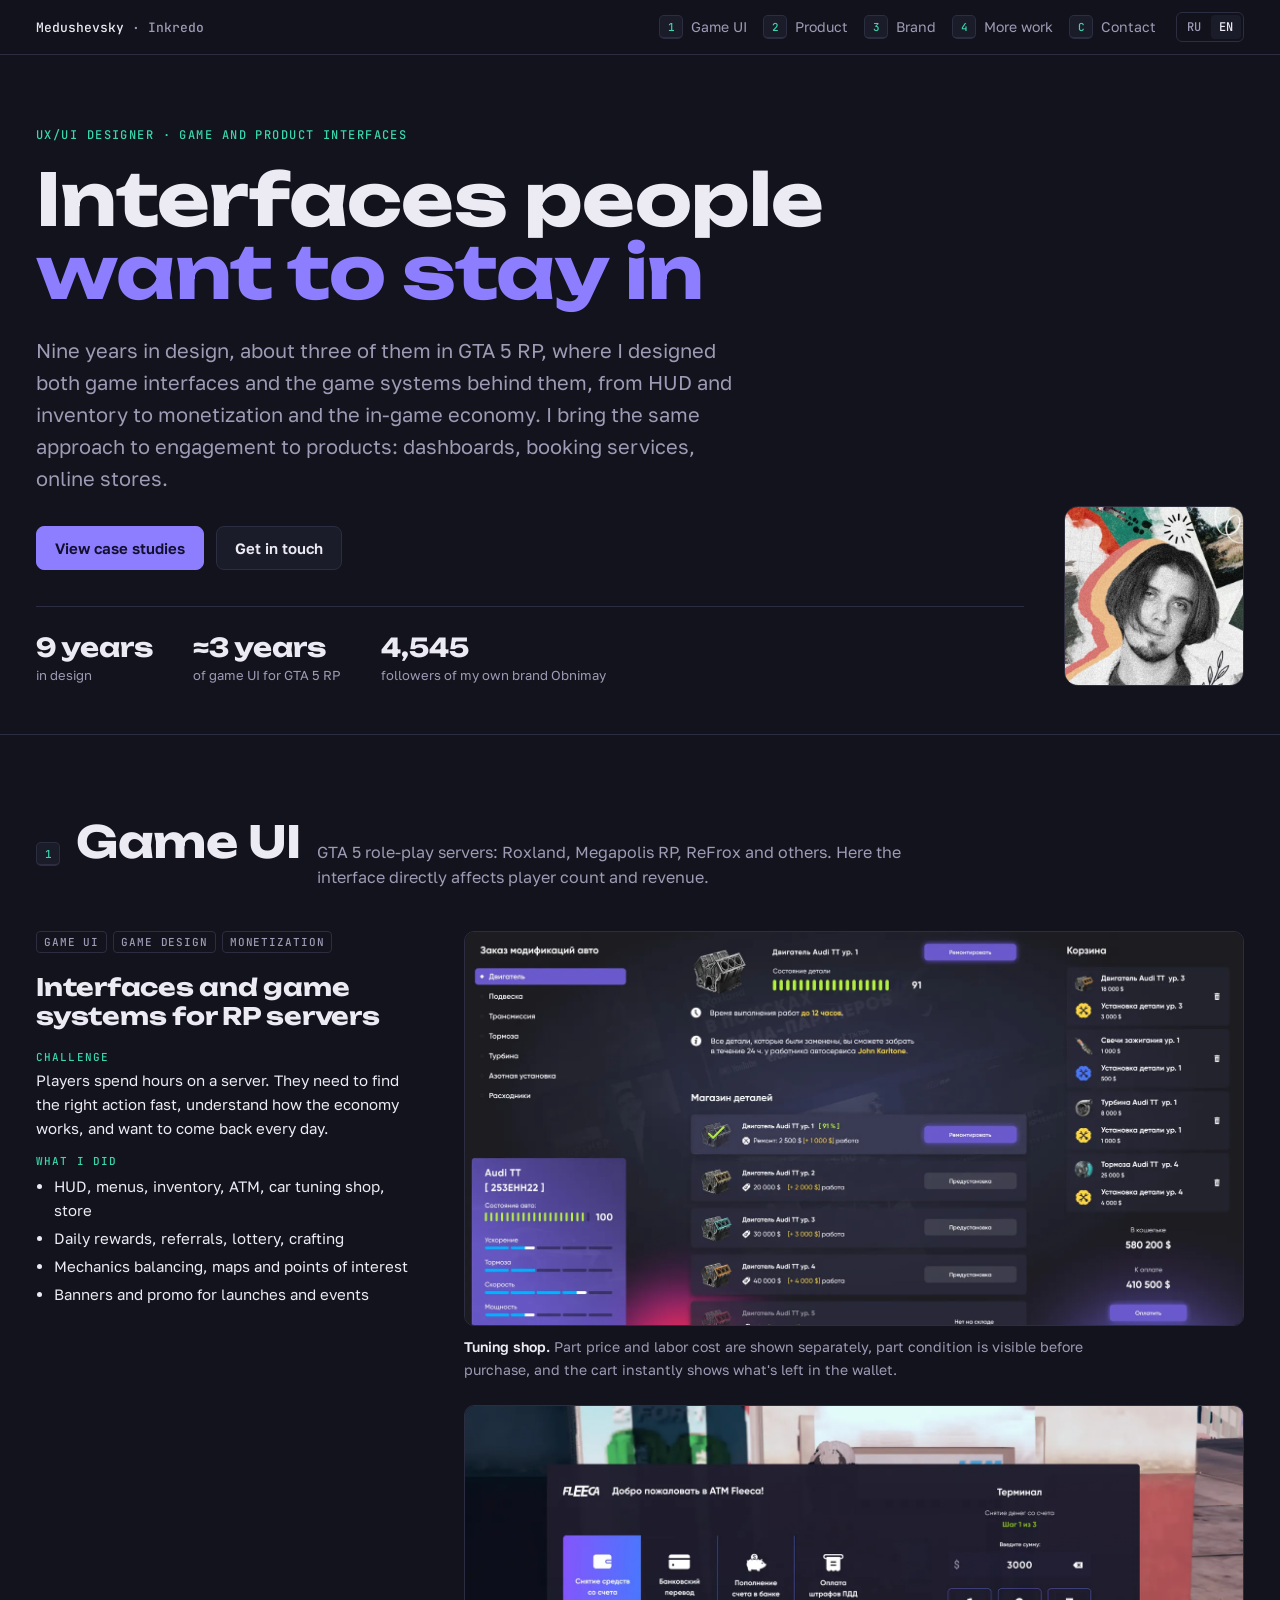
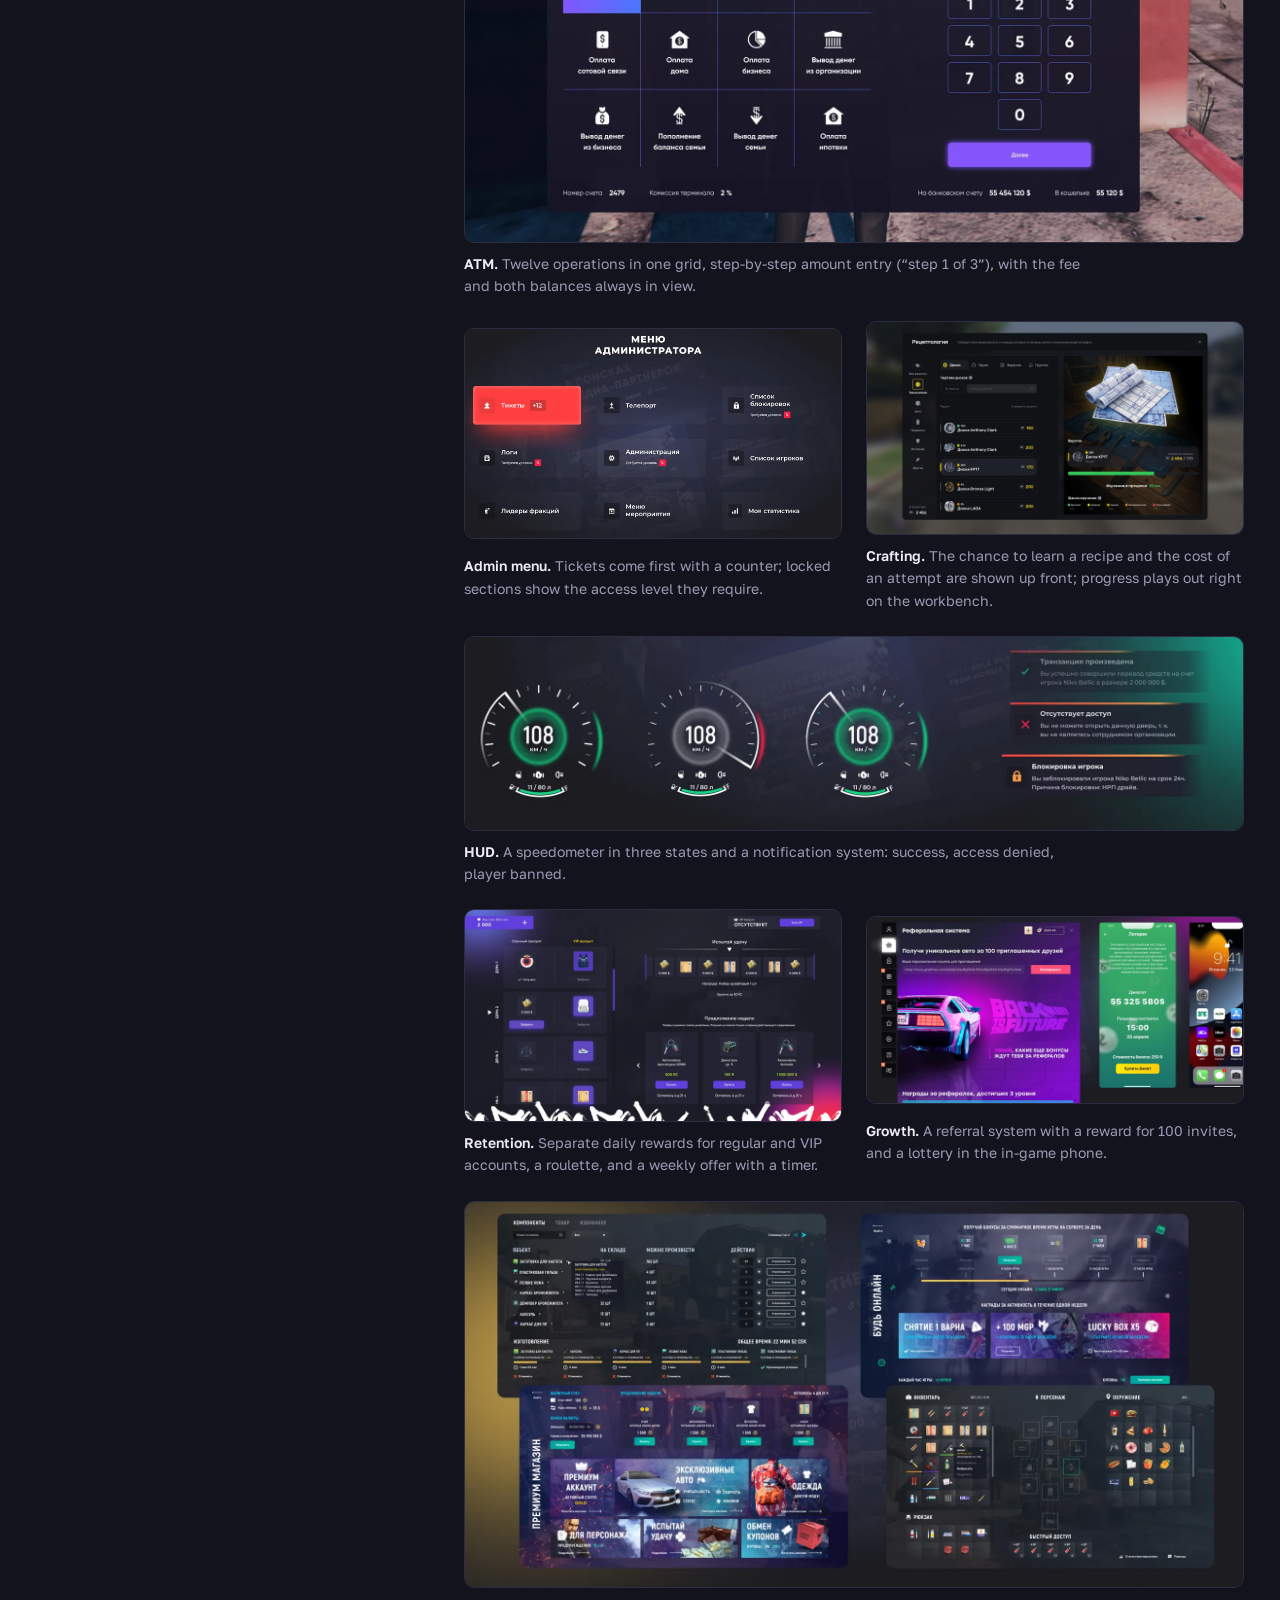
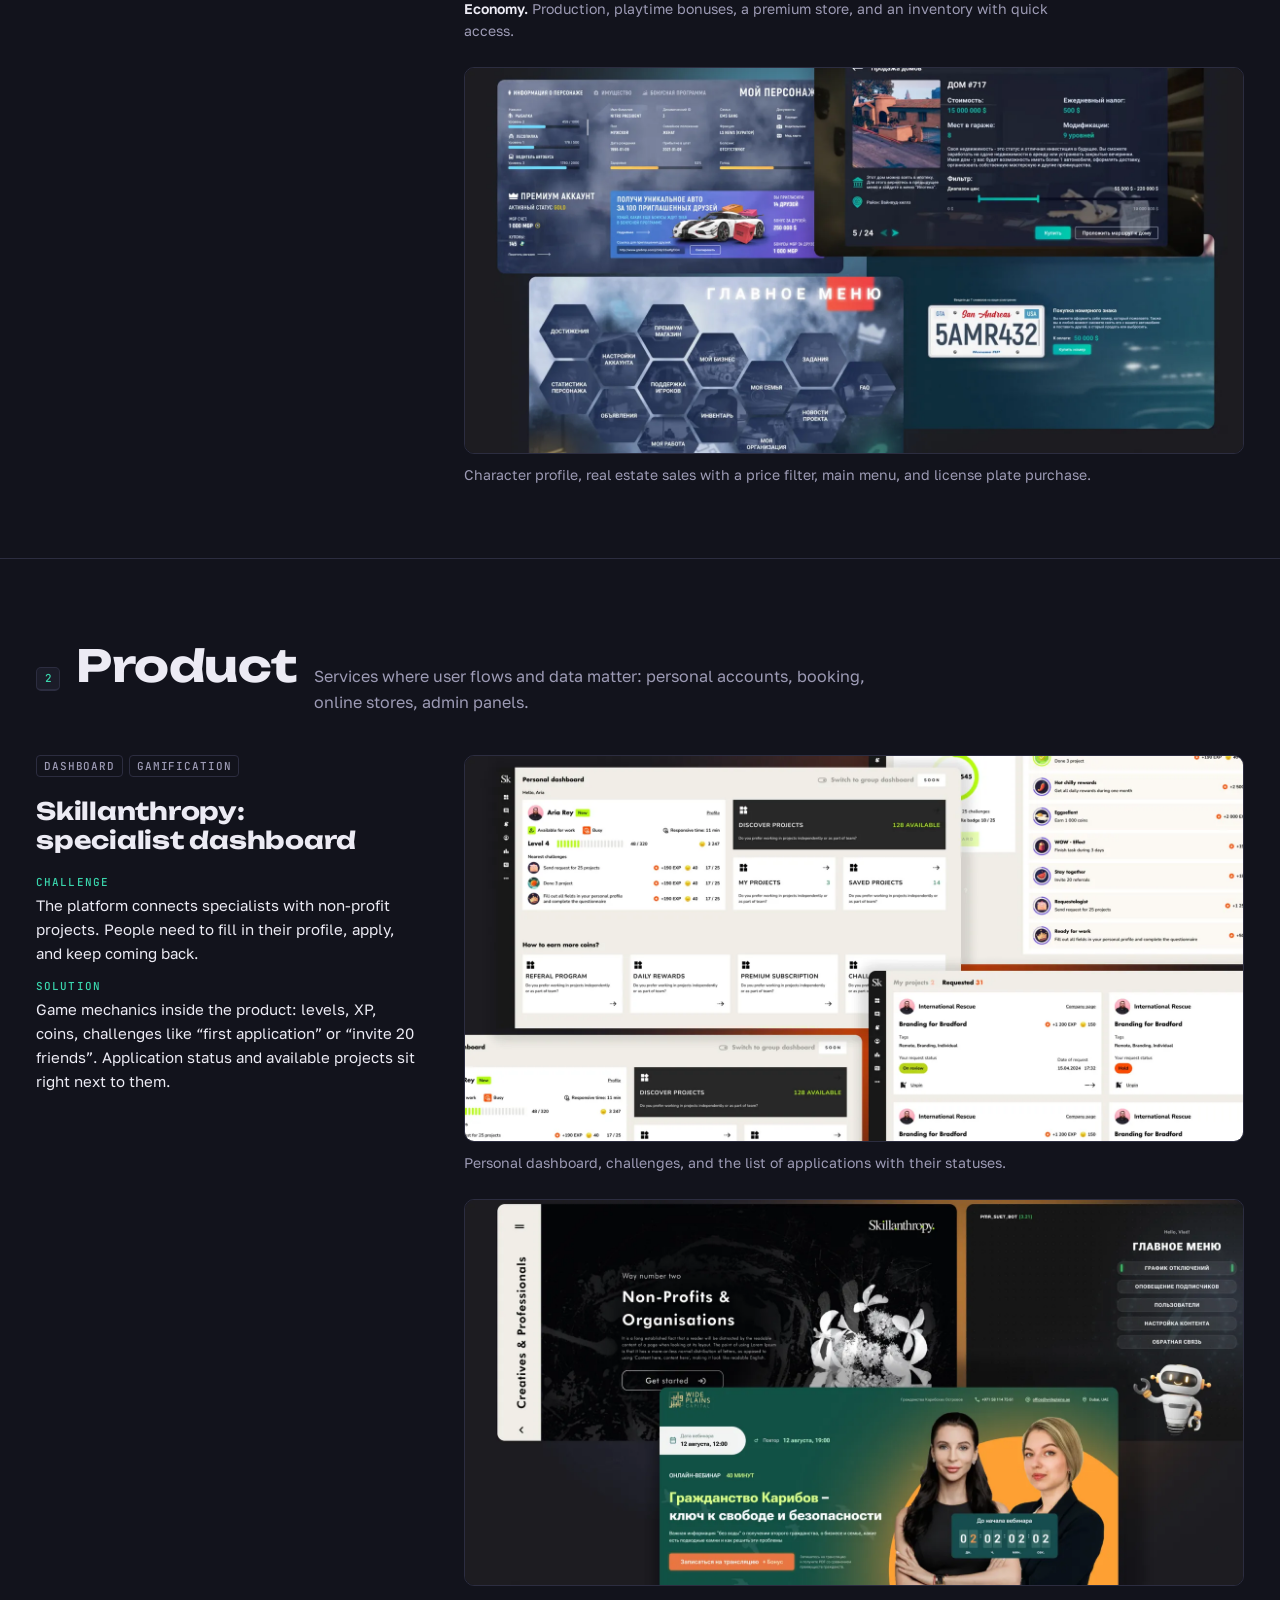
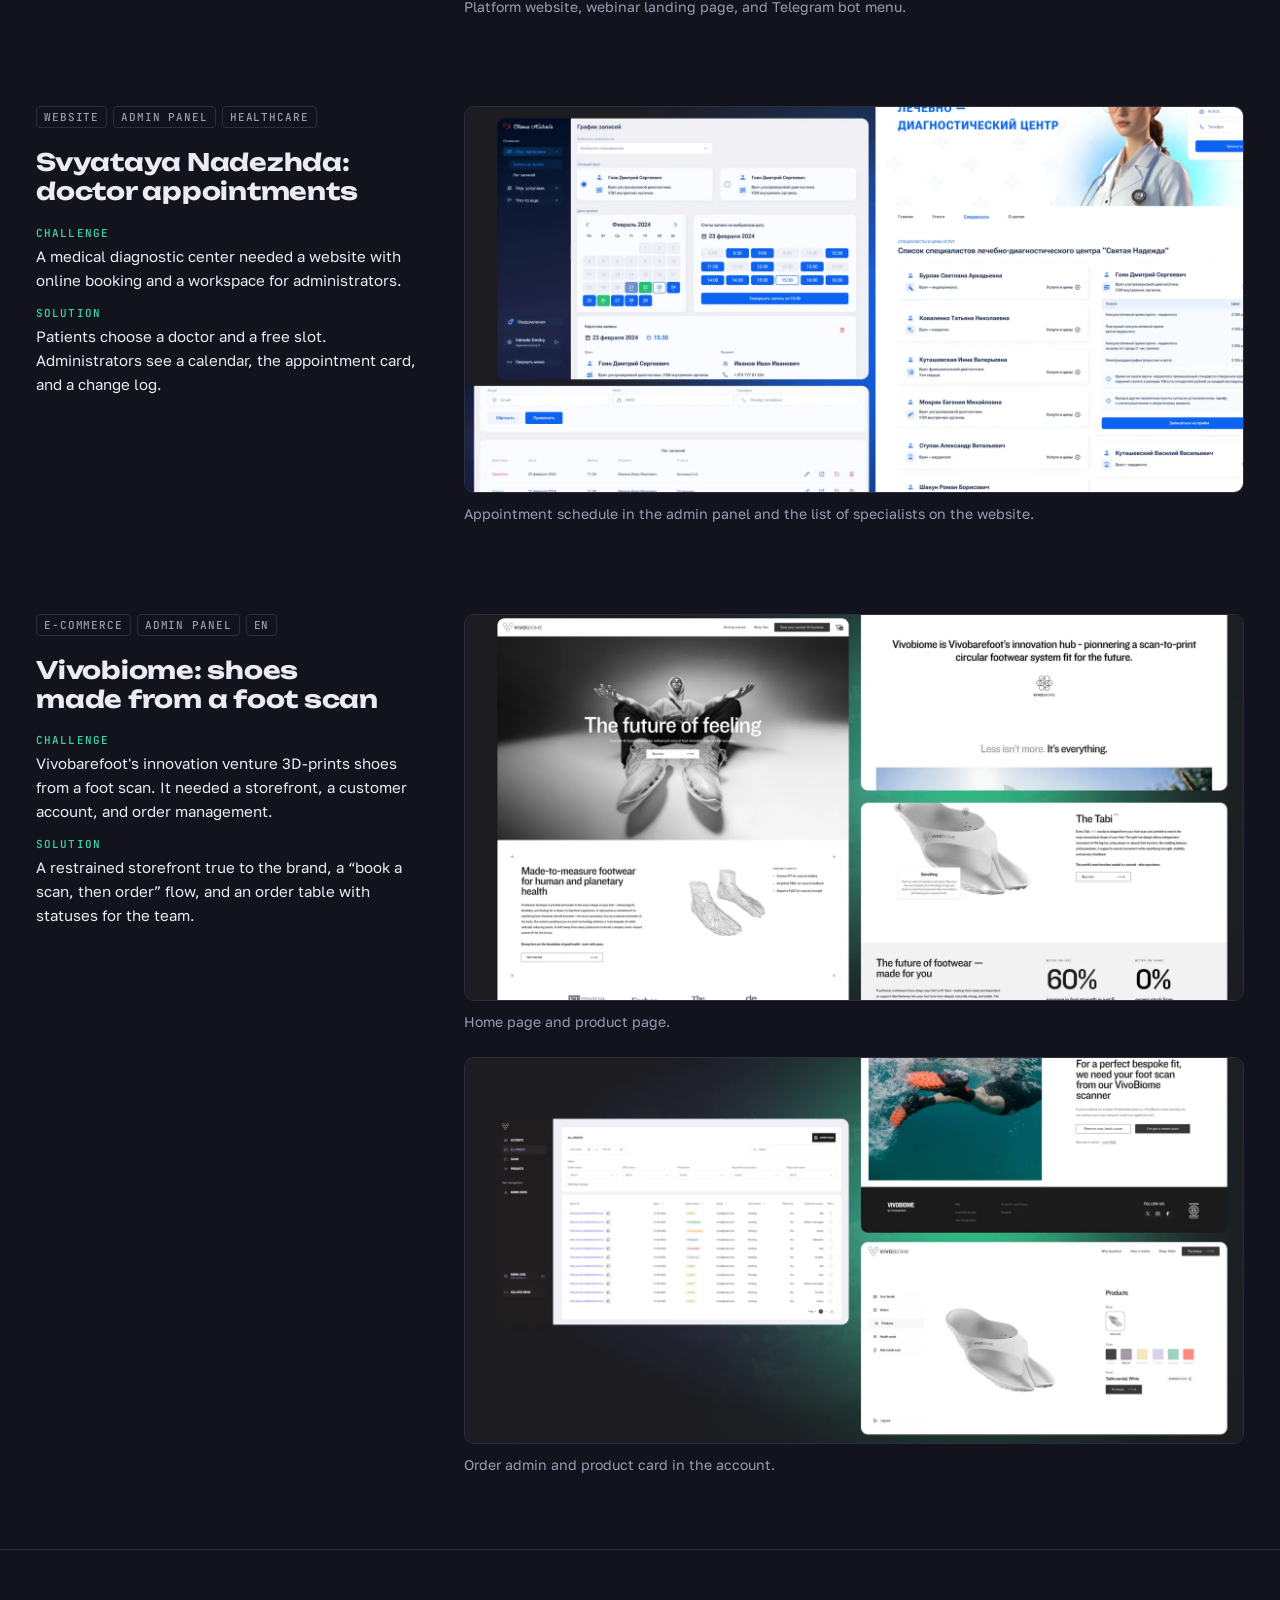
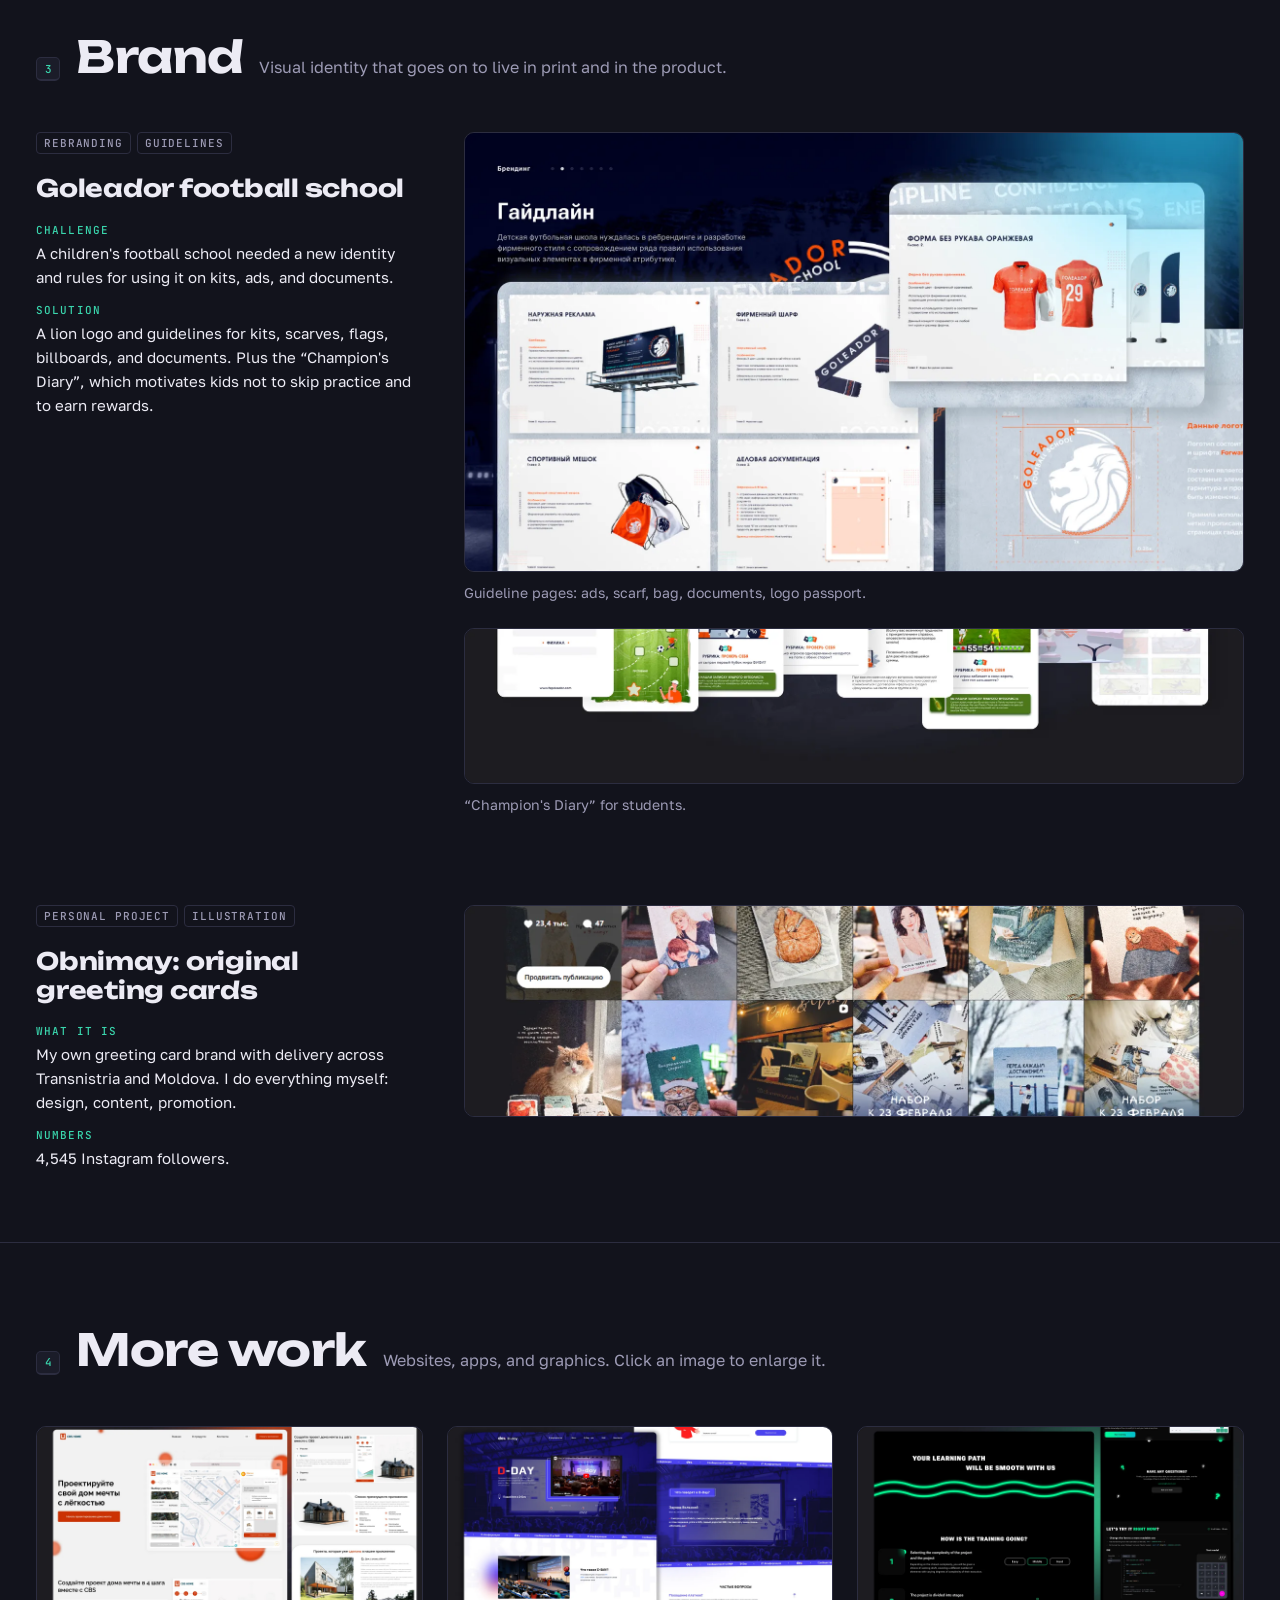
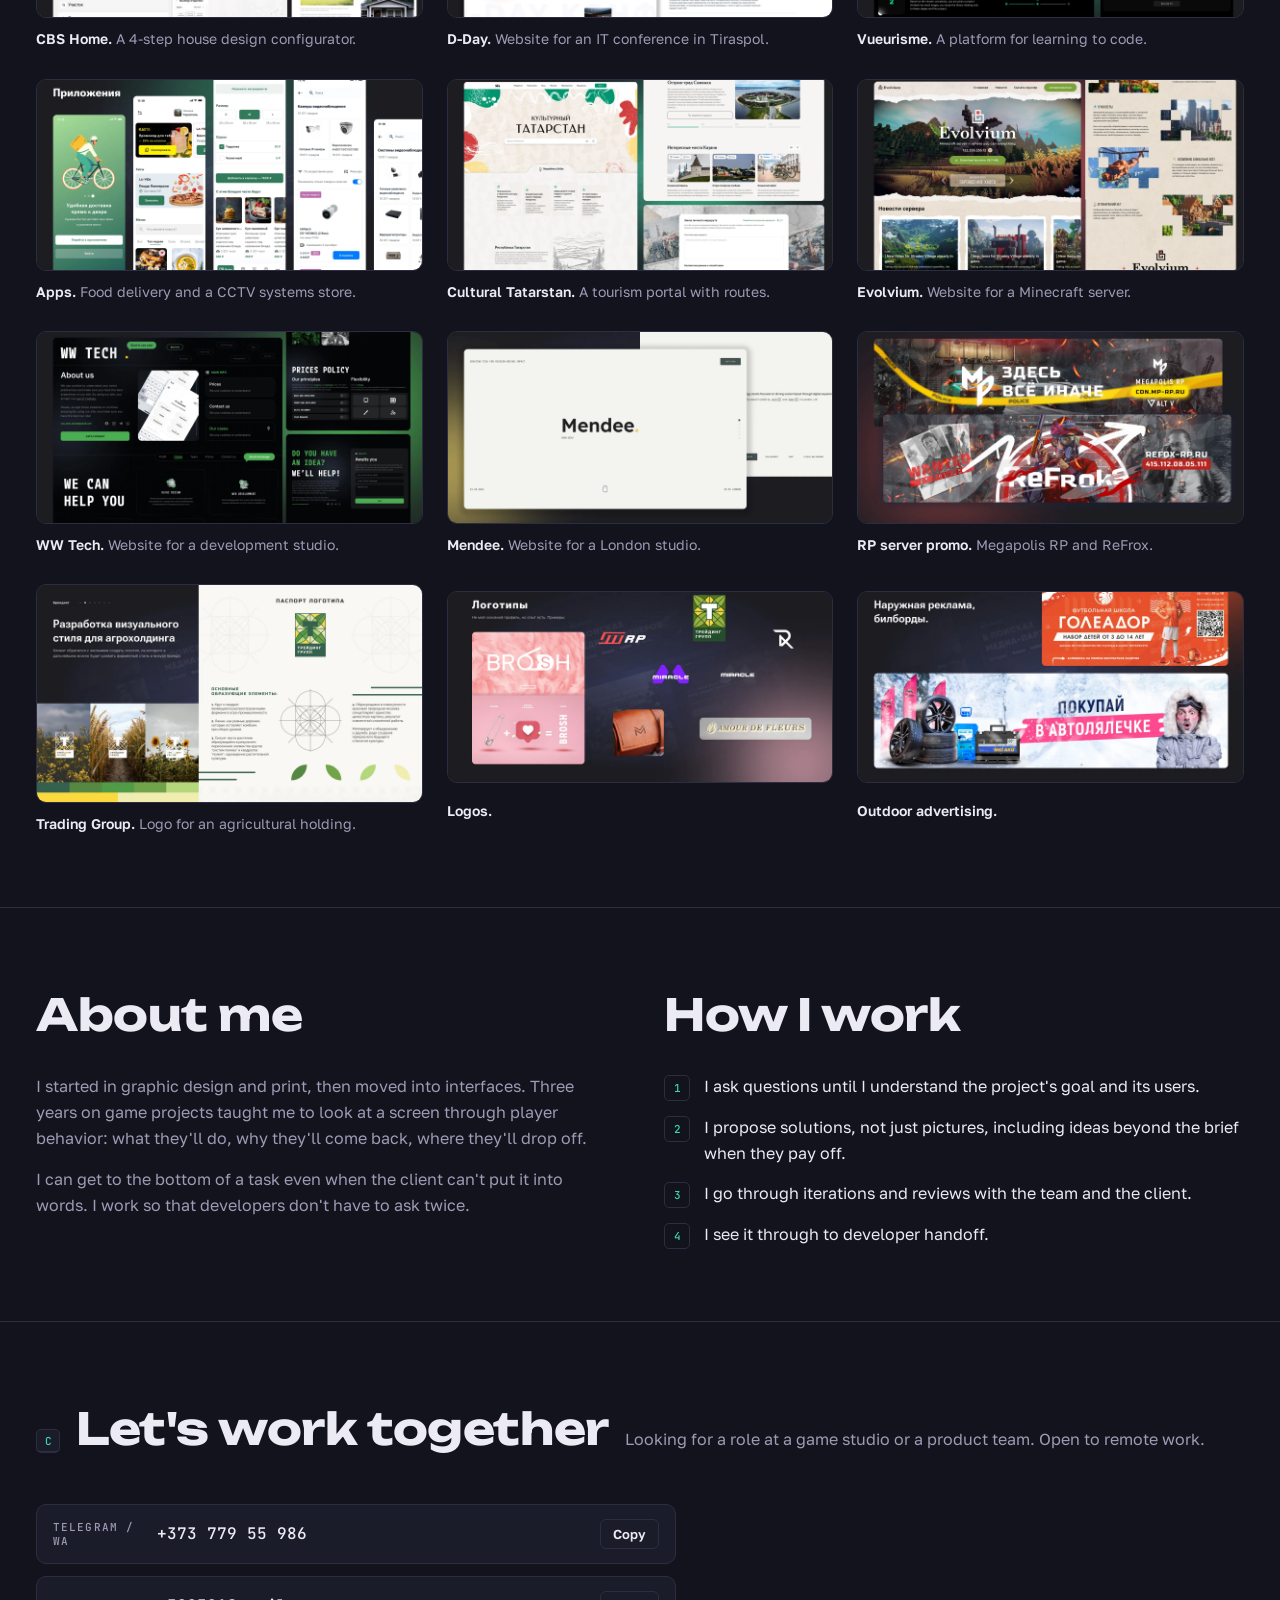
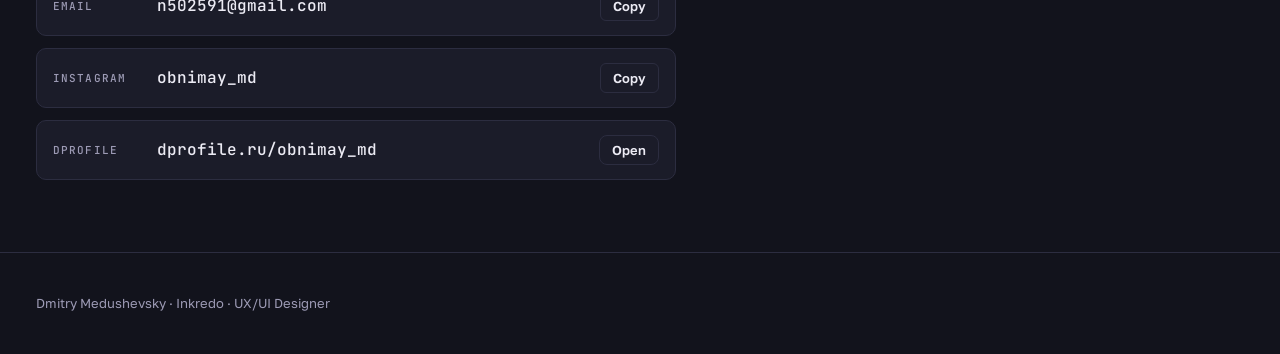
==== en/index.html @ bd762be7 "Add English version with auto language detection and RU/EN switcher Co-Authored-By: Claude Opus 5.5 " ====
<!doctype html>
<html lang="en">
<head>
<meta charset="utf-8">
<meta name="viewport" content="width=device-width, initial-scale=1, viewport-fit=cover">
<title>Dmitry Medushevsky — UX/UI Designer</title>
<meta name="description" content="Portfolio of Dmitry Medushevsky: game interfaces, product UX/UI and branding.">
<link rel="alternate" hreflang="ru" href="https://dmitry-cv.github.io/">
<link rel="alternate" hreflang="en" href="https://dmitry-cv.github.io/en/">
<link rel="alternate" hreflang="x-default" href="https://dmitry-cv.github.io/en/">
<link rel="preconnect" href="https://fonts.googleapis.com">
<link rel="stylesheet" href="https://fonts.googleapis.com/css2?family=Unbounded:wght@500;700&family=Golos+Text:wght@400;500;600&family=JetBrains+Mono:wght@500&display=swap">
<link rel="stylesheet" href="../css/style.css">
</head>
<body>
<nav class="bar" aria-label="Sections">
  <div class="wrap">
    <div class="brand"><b>Medushevsky</b> · Inkredo</div>
    <ul class="keys">
      <li><a href="#games" data-short="Games"><kbd>1</kbd><span>Game UI</span></a></li>
      <li><a href="#product" data-short="Product"><kbd>2</kbd><span>Product</span></a></li>
      <li><a href="#brand" data-short="Brand"><kbd>3</kbd><span>Brand</span></a></li>
      <li><a href="#more" data-short="More"><kbd>4</kbd><span>More work</span></a></li>
      <li><a href="#contact" data-short="Contact"><kbd>C</kbd><span>Contact</span></a></li>
    </ul>
    <div class="lang"><a href="../" hreflang="ru" lang="ru" data-lang="ru">RU</a><span aria-current="true">EN</span></div>
  </div>
</nav>

<header class="hero">
  <div class="wrap">
    <div>
      <div class="eyebrow">UX/UI designer · game and product interfaces</div>
      <h1>Interfaces people <em>want to stay&nbsp;in</em></h1>
      <p class="lead">Nine years in design, about three of them in GTA 5 RP, where I designed both game interfaces and the game systems behind them, from HUD and inventory to monetization and the in-game economy. I bring the same approach to engagement to products: dashboards, booking services, online stores.</p>
      <div class="cta">
        <a class="btn primary" href="#games">View case studies</a>
        <a class="btn" href="#contact">Get in touch</a>
      </div>
      <div class="facts">
        <div><strong>9 years</strong><span>in design</span></div>
        <div><strong>≈3 years</strong><span>of game UI for GTA 5 RP</span></div>
        <div><strong>4,545</strong><span>followers of my own brand Obnimay</span></div>
      </div>
    </div>
    <img class="portrait" src="../img/portrait.webp" alt="Dmitry Medushevsky" width="460" height="460">
  </div>
</header>

<main>
<!-- GAMES -->
<section class="chapter" id="games">
  <div class="wrap">
    <div class="chapter-head">
      <kbd>1</kbd>
      <h2>Game UI</h2>
      <p>GTA 5 role-play servers: Roxland, Megapolis RP, ReFrox and others. Here the interface directly affects player count and revenue.</p>
    </div>

    <article class="case">
      <div class="case-text">
        <div class="tags"><span>Game UI</span><span>Game design</span><span>Monetization</span></div>
        <h3>Interfaces and game systems for RP servers</h3>
        <dl>
          <div><dt>Challenge</dt><dd>Players spend hours on a server. They need to find the right action fast, understand how the economy works, and want to come back every day.</dd></div>
          <div><dt>What I did</dt><dd>
            <ul>
              <li>HUD, menus, inventory, ATM, car tuning shop, store</li>
              <li>Daily rewards, referrals, lottery, crafting</li>
              <li>Mechanics balancing, maps and points of interest</li>
              <li>Banners and promo for launches and events</li>
            </ul></dd></div>
        </dl>
      </div>

      <div class="screens">
        <figure>
          <button class="shot" type="button"><img src="../img/tuning.webp" alt="Car modification order screen" loading="lazy" width="1600" height="809"></button>
          <figcaption><b>Tuning shop.</b> Part price and labor cost are shown separately, part condition is visible before purchase, and the cart instantly shows what's left in the wallet.</figcaption>
        </figure>
        <figure>
          <button class="shot" type="button"><img src="../img/atm.webp" alt="Fleeca ATM interface" loading="lazy" width="1600" height="896"></button>
          <figcaption><b>ATM.</b> Twelve operations in one grid, step-by-step amount entry (“step 1 of 3”), with the fee and both balances always in view.</figcaption>
        </figure>
        <div class="pair">
          <figure>
            <button class="shot" type="button"><img src="../img/admin.webp" alt="Admin menu" loading="lazy" width="1470" height="820"></button>
            <figcaption><b>Admin menu.</b> Tickets come first with a counter; locked sections show the access level they require.</figcaption>
          </figure>
          <figure>
            <button class="shot" type="button"><img src="../img/craft.webp" alt="Recipe crafting interface" loading="lazy" width="1600" height="900"></button>
            <figcaption><b>Crafting.</b> The chance to learn a recipe and the cost of an attempt are shown up front; progress plays out right on the workbench.</figcaption>
          </figure>
        </div>
        <figure>
          <button class="shot" type="button"><img src="../img/hud.webp" alt="HUD speedometer and notifications" loading="lazy" width="1600" height="396"></button>
          <figcaption><b>HUD.</b> A speedometer in three states and a notification system: success, access denied, player banned.</figcaption>
        </figure>
        <div class="pair">
          <figure>
            <button class="shot" type="button"><img src="../img/daily.webp" alt="Daily rewards and offer of the week" loading="lazy" width="1600" height="896"></button>
            <figcaption><b>Retention.</b> Separate daily rewards for regular and VIP accounts, a roulette, and a weekly offer with a timer.</figcaption>
          </figure>
          <figure>
            <button class="shot" type="button"><img src="../img/referral.webp" alt="Referral system and lottery in the in-game phone" loading="lazy" width="1600" height="792"></button>
            <figcaption><b>Growth.</b> A referral system with a reward for 100 invites, and a lottery in the in-game phone.</figcaption>
          </figure>
        </div>
        <figure>
          <button class="shot" type="button"><img src="../img/shop.webp" alt="Premium store, inventory and production" loading="lazy" width="1600" height="792"></button>
          <figcaption><b>Economy.</b> Production, playtime bonuses, a premium store, and an inventory with quick access.</figcaption>
        </figure>
        <figure>
          <button class="shot" type="button"><img src="../img/gamemenus.webp" alt="Character menu, house sales, main menu" loading="lazy" width="1600" height="792"></button>
          <figcaption>Character profile, real estate sales with a price filter, main menu, and license plate purchase.</figcaption>
        </figure>
      </div>
    </article>
  </div>
</section>

<!-- PRODUCT -->
<section class="chapter" id="product">
  <div class="wrap">
    <div class="chapter-head">
      <kbd>2</kbd>
      <h2>Product</h2>
      <p>Services where user flows and data matter: personal accounts, booking, online stores, admin panels.</p>
    </div>

    <article class="case">
      <div class="case-text">
        <div class="tags"><span>Dashboard</span><span>Gamification</span></div>
        <h3>Skillanthropy: specialist dashboard</h3>
        <dl>
          <div><dt>Challenge</dt><dd>The platform connects specialists with non-profit projects. People need to fill in their profile, apply, and keep coming back.</dd></div>
          <div><dt>Solution</dt><dd>Game mechanics inside the product: levels, XP, coins, challenges like “first application” or “invite 20 friends”. Application status and available projects sit right next to them.</dd></div>
        </dl>
      </div>
      <div class="screens">
        <figure>
          <button class="shot" type="button"><img src="../img/sk.webp" alt="Skillanthropy dashboard with challenges" loading="lazy" width="1600" height="792"></button>
          <figcaption>Personal dashboard, challenges, and the list of applications with their statuses.</figcaption>
        </figure>
        <figure>
          <button class="shot" type="button"><img src="../img/skill.webp" alt="Skillanthropy website and other landing pages" loading="lazy" width="1600" height="792"></button>
          <figcaption>Platform website, webinar landing page, and Telegram bot menu.</figcaption>
        </figure>
      </div>
    </article>

    <article class="case">
      <div class="case-text">
        <div class="tags"><span>Website</span><span>Admin panel</span><span>Healthcare</span></div>
        <h3>Svyataya Nadezhda: doctor appointments</h3>
        <dl>
          <div><dt>Challenge</dt><dd>A medical diagnostic center needed a website with online booking and a workspace for administrators.</dd></div>
          <div><dt>Solution</dt><dd>Patients choose a doctor and a free slot. Administrators see a calendar, the appointment card, and a change log.</dd></div>
        </dl>
      </div>
      <div class="screens">
        <figure>
          <button class="shot" type="button"><img src="../img/med.webp" alt="Appointment schedule and medical center website" loading="lazy" width="1600" height="792"></button>
          <figcaption>Appointment schedule in the admin panel and the list of specialists on the website.</figcaption>
        </figure>
      </div>
    </article>

    <article class="case">
      <div class="case-text">
        <div class="tags"><span>E-commerce</span><span>Admin panel</span><span>EN</span></div>
        <h3>Vivobiome: shoes made from a foot scan</h3>
        <dl>
          <div><dt>Challenge</dt><dd>Vivobarefoot's innovation venture 3D-prints shoes from a foot scan. It needed a storefront, a customer account, and order management.</dd></div>
          <div><dt>Solution</dt><dd>A restrained storefront true to the brand, a “book a scan, then order” flow, and an order table with statuses for the team.</dd></div>
        </dl>
      </div>
      <div class="screens">
        <figure>
          <button class="shot" type="button"><img src="../img/vivo1.webp" alt="Vivobiome website" loading="lazy" width="1600" height="792"></button>
          <figcaption>Home page and product page.</figcaption>
        </figure>
        <figure>
          <button class="shot" type="button"><img src="../img/vivo2.webp" alt="Vivobiome order admin" loading="lazy" width="1600" height="792"></button>
          <figcaption>Order admin and product card in the account.</figcaption>
        </figure>
      </div>
    </article>
  </div>
</section>

<!-- BRAND -->
<section class="chapter" id="brand">
  <div class="wrap">
    <div class="chapter-head">
      <kbd>3</kbd>
      <h2>Brand</h2>
      <p>Visual identity that goes on to live in print and in the product.</p>
    </div>

    <article class="case">
      <div class="case-text">
        <div class="tags"><span>Rebranding</span><span>Guidelines</span></div>
        <h3>Goleador football school</h3>
        <dl>
          <div><dt>Challenge</dt><dd>A children's football school needed a new identity and rules for using it on kits, ads, and documents.</dd></div>
          <div><dt>Solution</dt><dd>A lion logo and guidelines for kits, scarves, flags, billboards, and documents. Plus the “Champion's Diary”, which motivates kids not to skip practice and to earn rewards.</dd></div>
        </dl>
      </div>
      <div class="screens">
        <figure>
          <button class="shot" type="button"><img src="../img/goleador.webp" alt="Goleador football school guidelines" loading="lazy" width="1600" height="900"></button>
          <figcaption>Guideline pages: ads, scarf, bag, documents, logo passport.</figcaption>
        </figure>
        <figure>
          <button class="shot" type="button"><img src="../img/diary.webp" alt="Champion's Diary" loading="lazy" width="1600" height="317"></button>
          <figcaption>“Champion's Diary” for students.</figcaption>
        </figure>
      </div>
    </article>

    <article class="case">
      <div class="case-text">
        <div class="tags"><span>Personal project</span><span>Illustration</span></div>
        <h3>Obnimay: original greeting cards</h3>
        <dl>
          <div><dt>What it is</dt><dd>My own greeting card brand with delivery across Transnistria and Moldova. I do everything myself: design, content, promotion.</dd></div>
          <div><dt>Numbers</dt><dd>4,545 Instagram followers.</dd></div>
        </dl>
      </div>
      <div class="screens">
        <figure>
          <button class="shot" type="button"><img src="../img/obnimay.webp" alt="Obnimay greeting cards" loading="lazy" width="1600" height="433"></button>
        </figure>
      </div>
    </article>
  </div>
</section>

<!-- MORE -->
<section class="chapter" id="more">
  <div class="wrap">
    <div class="chapter-head">
      <kbd>4</kbd>
      <h2>More work</h2>
      <p>Websites, apps, and graphics. Click an image to enlarge it.</p>
    </div>
    <div class="grid">
      <figure><button class="shot" type="button"><img src="../img/cbs.webp" alt="CBS Home" loading="lazy" width="1600" height="792"></button><figcaption><b>CBS Home.</b> A 4-step house design configurator.</figcaption></figure>
      <figure><button class="shot" type="button"><img src="../img/dday.webp" alt="D-Day" loading="lazy" width="1600" height="792"></button><figcaption><b>D-Day.</b> Website for an IT conference in Tiraspol.</figcaption></figure>
      <figure><button class="shot" type="button"><img src="../img/vue.webp" alt="Vue.js learning" loading="lazy" width="1600" height="792"></button><figcaption><b>Vueurisme.</b> A platform for learning to code.</figcaption></figure>
      <figure><button class="shot" type="button"><img src="../img/apps.webp" alt="Mobile apps" loading="lazy" width="1600" height="792"></button><figcaption><b>Apps.</b> Food delivery and a CCTV systems store.</figcaption></figure>
      <figure><button class="shot" type="button"><img src="../img/tatar.webp" alt="Cultural Tatarstan" loading="lazy" width="1600" height="792"></button><figcaption><b>Cultural Tatarstan.</b> A tourism portal with routes.</figcaption></figure>
      <figure><button class="shot" type="button"><img src="../img/evolvium.webp" alt="Evolvium" loading="lazy" width="1600" height="792"></button><figcaption><b>Evolvium.</b> Website for a Minecraft server.</figcaption></figure>
      <figure><button class="shot" type="button"><img src="../img/wwtech.webp" alt="WW Tech" loading="lazy" width="1600" height="792"></button><figcaption><b>WW Tech.</b> Website for a development studio.</figcaption></figure>
      <figure><button class="shot" type="button"><img src="../img/mendee.webp" alt="Mendee" loading="lazy" width="1600" height="792"></button><figcaption><b>Mendee.</b> Website for a London studio.</figcaption></figure>
      <figure><button class="shot" type="button"><img src="../img/banners.webp" alt="RP server banners" loading="lazy" width="1600" height="792"></button><figcaption><b>RP server promo.</b> Megapolis RP and ReFrox.</figcaption></figure>
      <figure><button class="shot" type="button"><img src="../img/agro.webp" alt="Trading Group" loading="lazy" width="1600" height="900"></button><figcaption><b>Trading Group.</b> Logo for an agricultural holding.</figcaption></figure>
      <figure><button class="shot" type="button"><img src="../img/logos.webp" alt="Logos" loading="lazy" width="1600" height="792"></button><figcaption><b>Logos.</b></figcaption></figure>
      <figure><button class="shot" type="button"><img src="../img/billboards.webp" alt="Outdoor advertising" loading="lazy" width="1600" height="792"></button><figcaption><b>Outdoor advertising.</b></figcaption></figure>
    </div>
  </div>
</section>

<!-- ABOUT -->
<section class="chapter" id="about">
  <div class="wrap about">
    <div>
      <div class="chapter-head" style="margin-bottom:24px"><h2>About me</h2></div>
      <p>I started in graphic design and print, then moved into interfaces. Three years on game projects taught me to look at a screen through player behavior: what they'll do, why they'll come back, where they'll drop off.</p>
      <p>I can get to the bottom of a task even when the client can't put it into words. I work so that developers don't have to ask twice.</p>
    </div>
    <div>
      <div class="chapter-head" style="margin-bottom:24px"><h2>How I work</h2></div>
      <ol class="steps">
        <li>I ask questions until I understand the project's goal and its users.</li>
        <li>I propose solutions, not just pictures, including ideas beyond the brief when they pay off.</li>
        <li>I go through iterations and reviews with the team and the client.</li>
        <li>I see it through to developer handoff.</li>
      </ol>
    </div>
  </div>
</section>

<!-- CONTACT -->
<section class="chapter" id="contact">
  <div class="wrap">
    <div class="chapter-head"><kbd>C</kbd><h2>Let's work together</h2><p>Looking for a role at a game studio or a product team. Open to remote work.</p></div>
    <div class="contact">
      <div class="row"><span>Telegram / WA</span><code>+373 779 55 986</code><button type="button" data-copy="+37377955986">Copy</button></div>
      <div class="row"><span>Email</span><code>n502591@gmail.com</code><button type="button" data-copy="n502591@gmail.com">Copy</button></div>
      <div class="row"><span>Instagram</span><code>obnimay_md</code><button type="button" data-copy="obnimay_md">Copy</button></div>
      <div class="row"><span>Dprofile</span><code>dprofile.ru/obnimay_md</code><a class="btn" style="padding:6px 12px;font-size:13px" href="https://dprofile.ru/obnimay_md" target="_blank" rel="noopener">Open</a></div>
    </div>
  </div>
</section>
</main>

<footer><div class="wrap">Dmitry Medushevsky · Inkredo · UX/UI Designer</div></footer>

<dialog id="lb" aria-label="Enlarged image">
  <button type="button" id="lbClose">Close <kbd>Esc</kbd></button>
  <img id="lbImg" alt="">
</dialog>
<script src="../js/main.js" defer></script>
</body>
</html>
---- css/style.css ----
/* Layout: HUD-style key bar on top; each case = sticky text column left, screens right; stacks on phones. Single dark look by choice (game-UI world). */
:root{
  --ink:#12131c;        /* page ground, violet-biased near-black */
  --panel:#1b1c29;      /* raised surfaces */
  --line:#2c2d40;
  --text:#ecebf4;
  --muted:#9d9bb5;
  --violet:#8d7dff;     /* accent, taken from his tuning UI */
  --hud:#3ad6ad;        /* key hints only */
  --f-display:"Unbounded","Arial Black",system-ui,sans-serif;
  --f-body:"Golos Text",system-ui,-apple-system,"Segoe UI",sans-serif;
  --f-mono:"JetBrains Mono",ui-monospace,Menlo,Consolas,monospace;
  color-scheme:dark;
}
*{box-sizing:border-box}
html{scroll-behavior:smooth;scroll-padding-top:72px}
@media (prefers-reduced-motion:reduce){html{scroll-behavior:auto}}
body{background:var(--ink);color:var(--text);font:400 16px/1.6 var(--f-body);margin:0}
body::before{content:"";position:fixed;inset:0 0 auto;height:env(safe-area-inset-top,0px);z-index:10;background:var(--ink)}
.wrap{max-width:1240px;margin:0 auto;padding-left:max(16px,env(safe-area-inset-left,0px));padding-right:max(16px,env(safe-area-inset-right,0px))}
a{color:inherit}
img{display:block;max-width:100%;height:auto}
h1,h2,h3{font-family:var(--f-display);font-weight:700;text-wrap:balance;margin:0;letter-spacing:-.01em}
p{margin:0}

/* key bar */
.bar{position:sticky;top:env(safe-area-inset-top,0px);z-index:5;background:color-mix(in srgb,var(--ink) 88%,transparent);backdrop-filter:blur(10px);border-bottom:1px solid var(--line)}
.bar .wrap{display:flex;align-items:center;gap:20px;padding-block:12px}
.brand{font:500 13px var(--f-mono);color:var(--muted);white-space:nowrap}
.brand b{color:var(--text);font-weight:500}
.keys{display:flex;gap:6px 16px;flex-wrap:wrap;margin-left:auto;list-style:none;padding:0;margin-block:0}
.keys a{display:flex;align-items:center;gap:8px;text-decoration:none;font-size:14px;color:var(--muted)}
.keys a:hover,.keys a:focus-visible{color:var(--text)}
kbd{font:500 11px var(--f-mono);min-width:24px;height:24px;padding:0 6px;display:inline-grid;place-items:center;border-radius:5px;background:var(--panel);border:1px solid var(--line);border-bottom-width:2px;color:var(--hud)}
.lang{display:flex;gap:2px;font:500 12px var(--f-mono);border:1px solid var(--line);border-radius:6px;padding:2px}
.lang>*{padding:4px 8px;border-radius:4px;text-decoration:none;color:var(--muted)}
.lang a:hover,.lang a:focus-visible{color:var(--text)}
.lang [aria-current]{background:var(--panel);color:var(--text)}
@media (max-width:760px){.brand{display:none}.keys{margin-left:0;justify-content:space-between;flex:1;min-width:0}.keys kbd{display:none}.keys a span{display:none}.keys{gap:4px 10px}.keys a::after{content:attr(data-short);font-size:13px}.bar .wrap{gap:10px}.lang [aria-current]{display:none}}

/* hero */
.hero .wrap{display:grid;grid-template-columns:minmax(0,1fr) auto;gap:40px;align-items:end;padding-block:72px 48px}
.eyebrow{font:500 12px var(--f-mono);text-transform:uppercase;letter-spacing:.12em;color:var(--hud);margin-bottom:20px}
.hero h1{font-size:clamp(34px,6vw,72px);line-height:1.02}
.hero h1 em{font-style:normal;color:var(--violet)}
.lead{font-size:clamp(17px,1.6vw,20px);color:var(--muted);max-width:58ch;margin-top:24px}
.portrait{width:180px;border-radius:14px;border:1px solid var(--line);filter:grayscale(.25)}
.facts{display:flex;flex-wrap:wrap;gap:12px 40px;margin-top:36px;padding-top:24px;border-top:1px solid var(--line)}
.facts div{display:grid;gap:2px}
.facts strong{font:700 26px var(--f-display);font-variant-numeric:tabular-nums}
.facts span{font-size:13px;color:var(--muted)}
.cta{display:flex;gap:12px;flex-wrap:wrap;margin-top:32px}
.btn{display:inline-flex;align-items:center;gap:10px;font:600 15px var(--f-body);padding:12px 18px;border-radius:8px;text-decoration:none;border:1px solid var(--line);background:var(--panel)}
.btn.primary{background:var(--violet);border-color:var(--violet);color:#120f2c}
.btn:focus-visible,.shot:focus-visible,button:focus-visible,.keys a:focus-visible{outline:2px solid var(--hud);outline-offset:3px}
@media (max-width:760px){.hero .wrap{grid-template-columns:1fr;padding-block:40px 32px}.portrait{width:120px;order:-1}}

/* sections */
section.chapter{padding-block:72px;border-top:1px solid var(--line)}
.chapter-head{display:flex;align-items:baseline;gap:16px;flex-wrap:wrap;margin-bottom:40px}
.chapter-head h2{font-size:clamp(26px,3.6vw,44px)}
.chapter-head p{color:var(--muted);flex:1 1 360px;min-width:0;max-width:60ch}

.case{display:grid;grid-template-columns:minmax(0,380px) minmax(0,1fr);gap:48px;align-items:start}
.case + .case{margin-top:88px}
.case-text{position:sticky;top:96px;display:grid;gap:20px}
.case-text h3{font-size:24px;line-height:1.2}
.tags{display:flex;flex-wrap:wrap;gap:6px}
.tags span{font:500 11px var(--f-mono);text-transform:uppercase;letter-spacing:.08em;color:var(--muted);border:1px solid var(--line);border-radius:4px;padding:3px 7px}
dl{display:grid;gap:14px;margin:0}
dt{font:500 11px var(--f-mono);text-transform:uppercase;letter-spacing:.1em;color:var(--hud)}
dd{margin:4px 0 0;color:var(--text);font-size:15px}
dd ul{margin:6px 0 0;padding-left:18px;display:grid;gap:4px}
.screens{display:grid;gap:24px}
.shot{display:block;padding:0;border:0;background:none;cursor:zoom-in;text-align:left;color:inherit;font:inherit;width:100%}
.shot img{border-radius:10px;border:1px solid var(--line);width:100%}
figure{margin:0;display:grid;gap:10px}
figcaption{font-size:14px;color:var(--muted);max-width:70ch}
figcaption b{color:var(--text);font-weight:600}
.pair{display:grid;grid-template-columns:1fr 1fr;gap:24px}
@media (max-width:900px){.case{grid-template-columns:1fr;gap:28px}.case-text{position:static}.pair{grid-template-columns:1fr}}

/* more work grid */
.grid{display:grid;grid-template-columns:repeat(3,minmax(0,1fr));gap:28px 24px}
.grid figcaption{font-size:14px}
@media (max-width:900px){.grid{grid-template-columns:repeat(2,minmax(0,1fr))}}
@media (max-width:520px){.grid{grid-template-columns:1fr}}

/* about */
.about{display:grid;grid-template-columns:minmax(0,1fr) minmax(0,1fr);gap:48px}
.about p{color:var(--muted);max-width:60ch}
.about p + p{margin-top:16px}
.steps{list-style:none;margin:0;padding:0;display:grid;gap:14px;counter-reset:s}
.steps li{display:grid;grid-template-columns:auto 1fr;gap:14px;align-items:start;counter-increment:s}
.steps li::before{content:counter(s);font:500 11px var(--f-mono);color:var(--hud);border:1px solid var(--line);border-radius:5px;width:24px;height:24px;display:grid;place-items:center;margin-top:1px}
@media (max-width:900px){.about{grid-template-columns:1fr}}

/* contacts */
.contact{display:grid;gap:12px;max-width:640px}
.row{display:flex;align-items:center;gap:12px;flex-wrap:wrap;padding:14px 16px;background:var(--panel);border:1px solid var(--line);border-radius:10px}
.row span{font:500 11px var(--f-mono);text-transform:uppercase;letter-spacing:.1em;color:var(--muted);width:92px}
.row code{font:500 16px var(--f-mono);color:var(--text);flex:1;min-width:0;overflow-wrap:anywhere;user-select:all}
.row button{font:600 13px var(--f-body);background:none;border:1px solid var(--line);color:var(--text);border-radius:6px;padding:6px 12px;cursor:pointer}
footer{padding-block:40px;color:var(--muted);font-size:13px;border-top:1px solid var(--line)}

/* lightbox */
dialog{border:0;padding:0;background:transparent;max-width:min(96vw,1800px);max-height:94vh}
dialog::backdrop{background:rgba(8,8,14,.9)}
dialog img{max-height:90vh;width:auto;border-radius:8px}
dialog button{position:fixed;top:calc(12px + env(safe-area-inset-top,0px));right:calc(12px + env(safe-area-inset-right,0px));font:600 14px var(--f-body);background:var(--panel);color:var(--text);border:1px solid var(--line);border-radius:6px;padding:8px 12px;cursor:pointer}
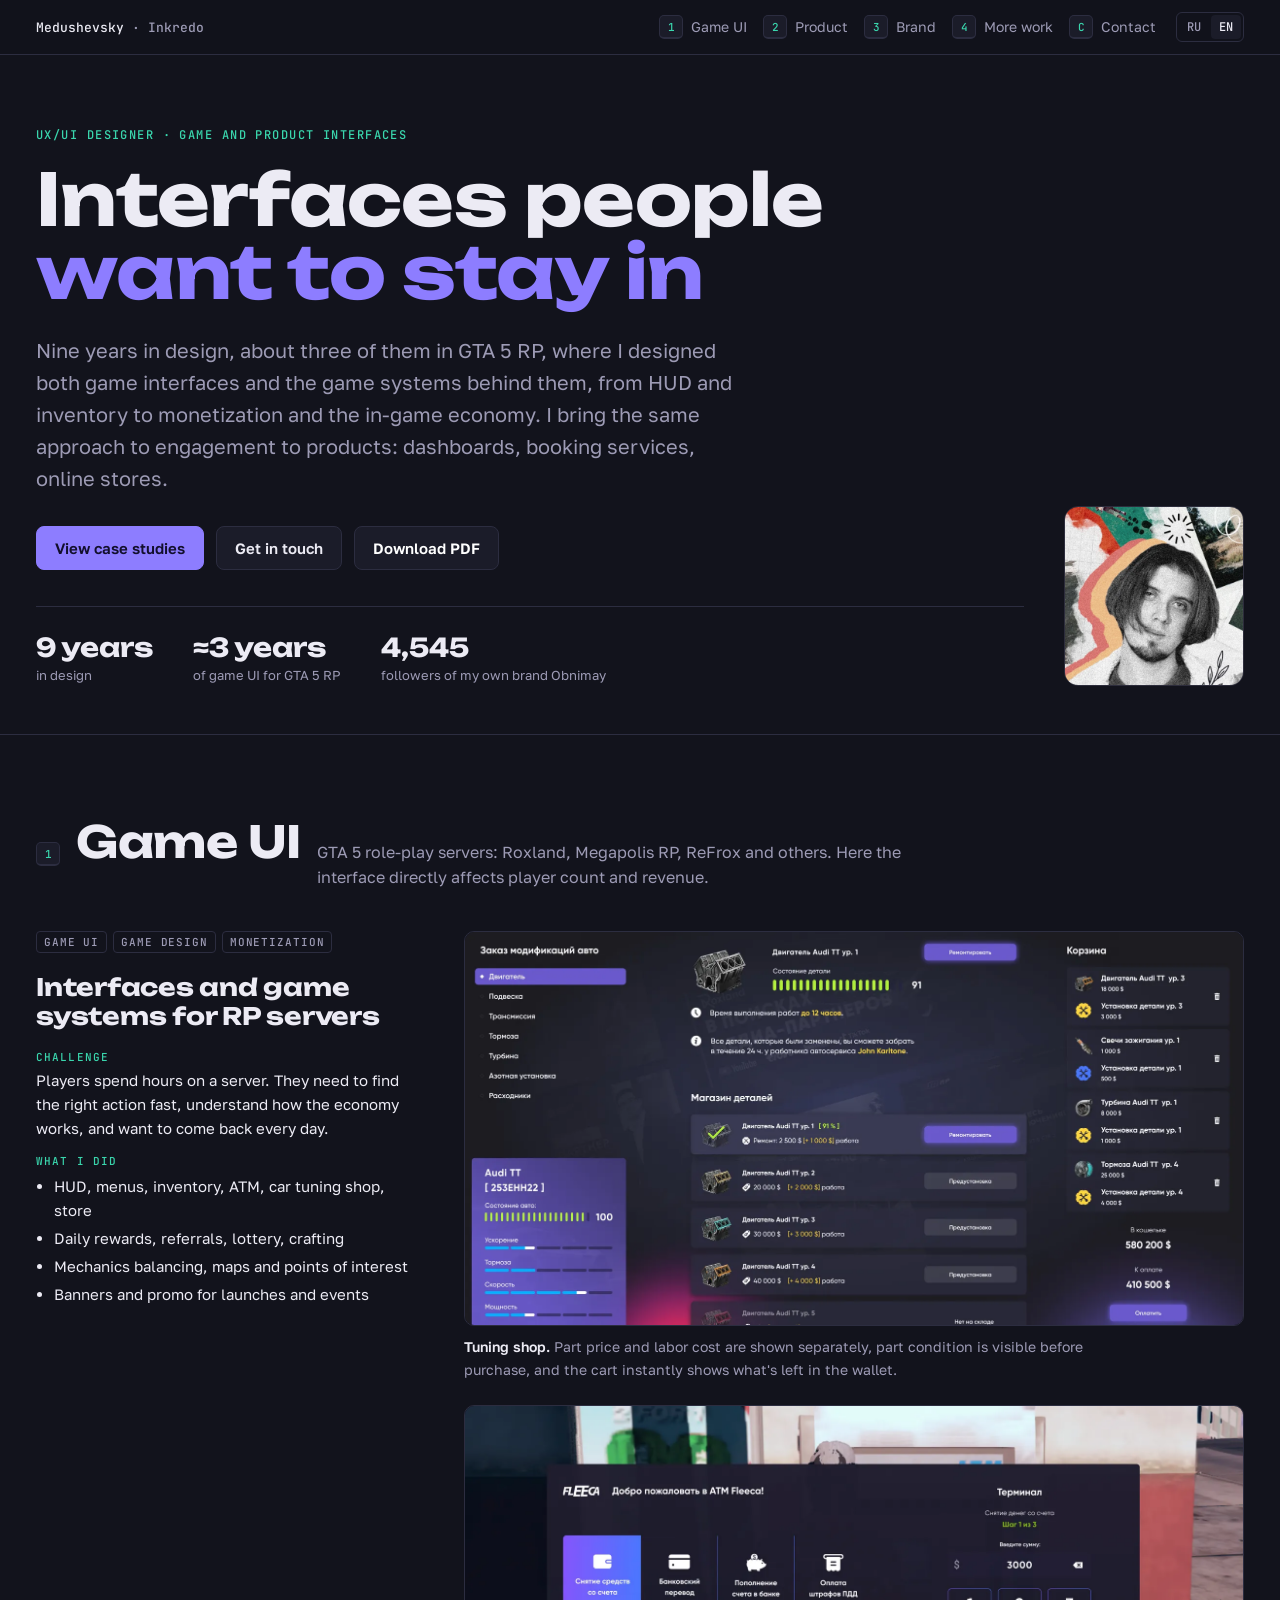
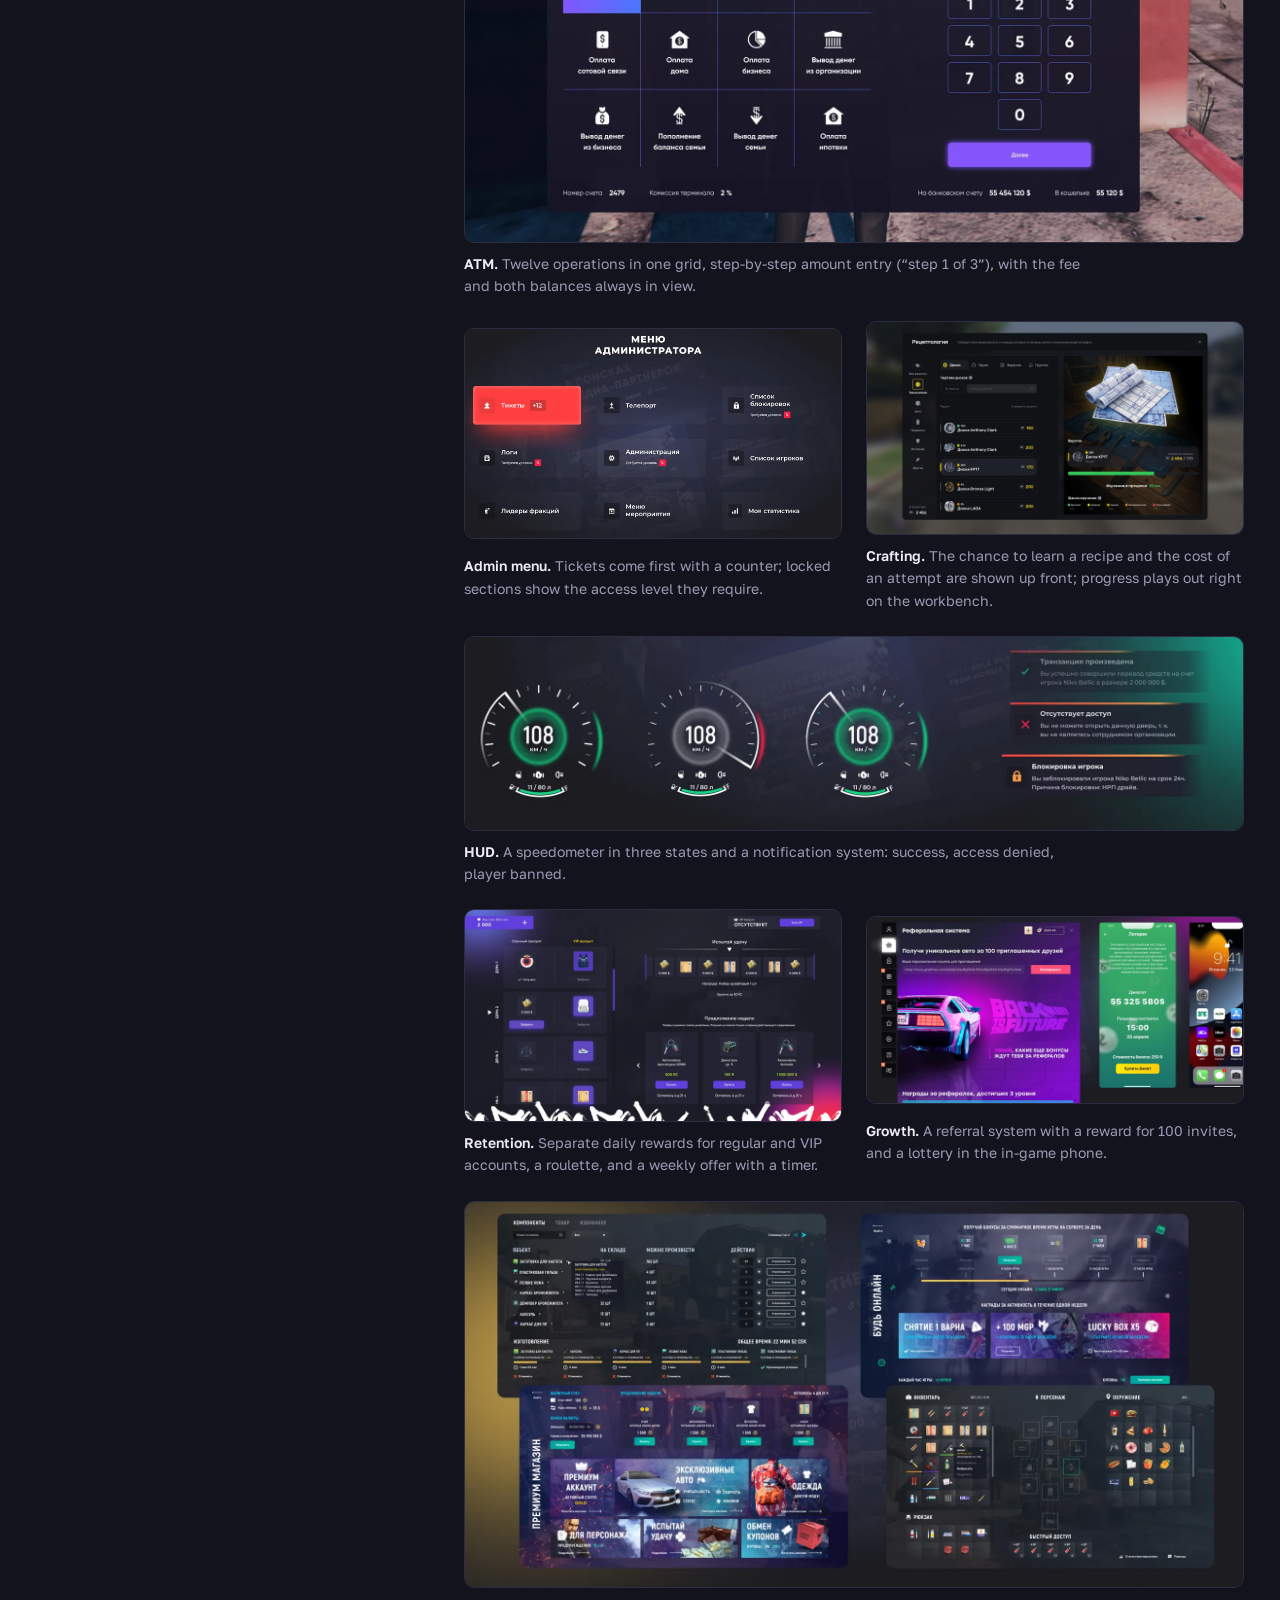
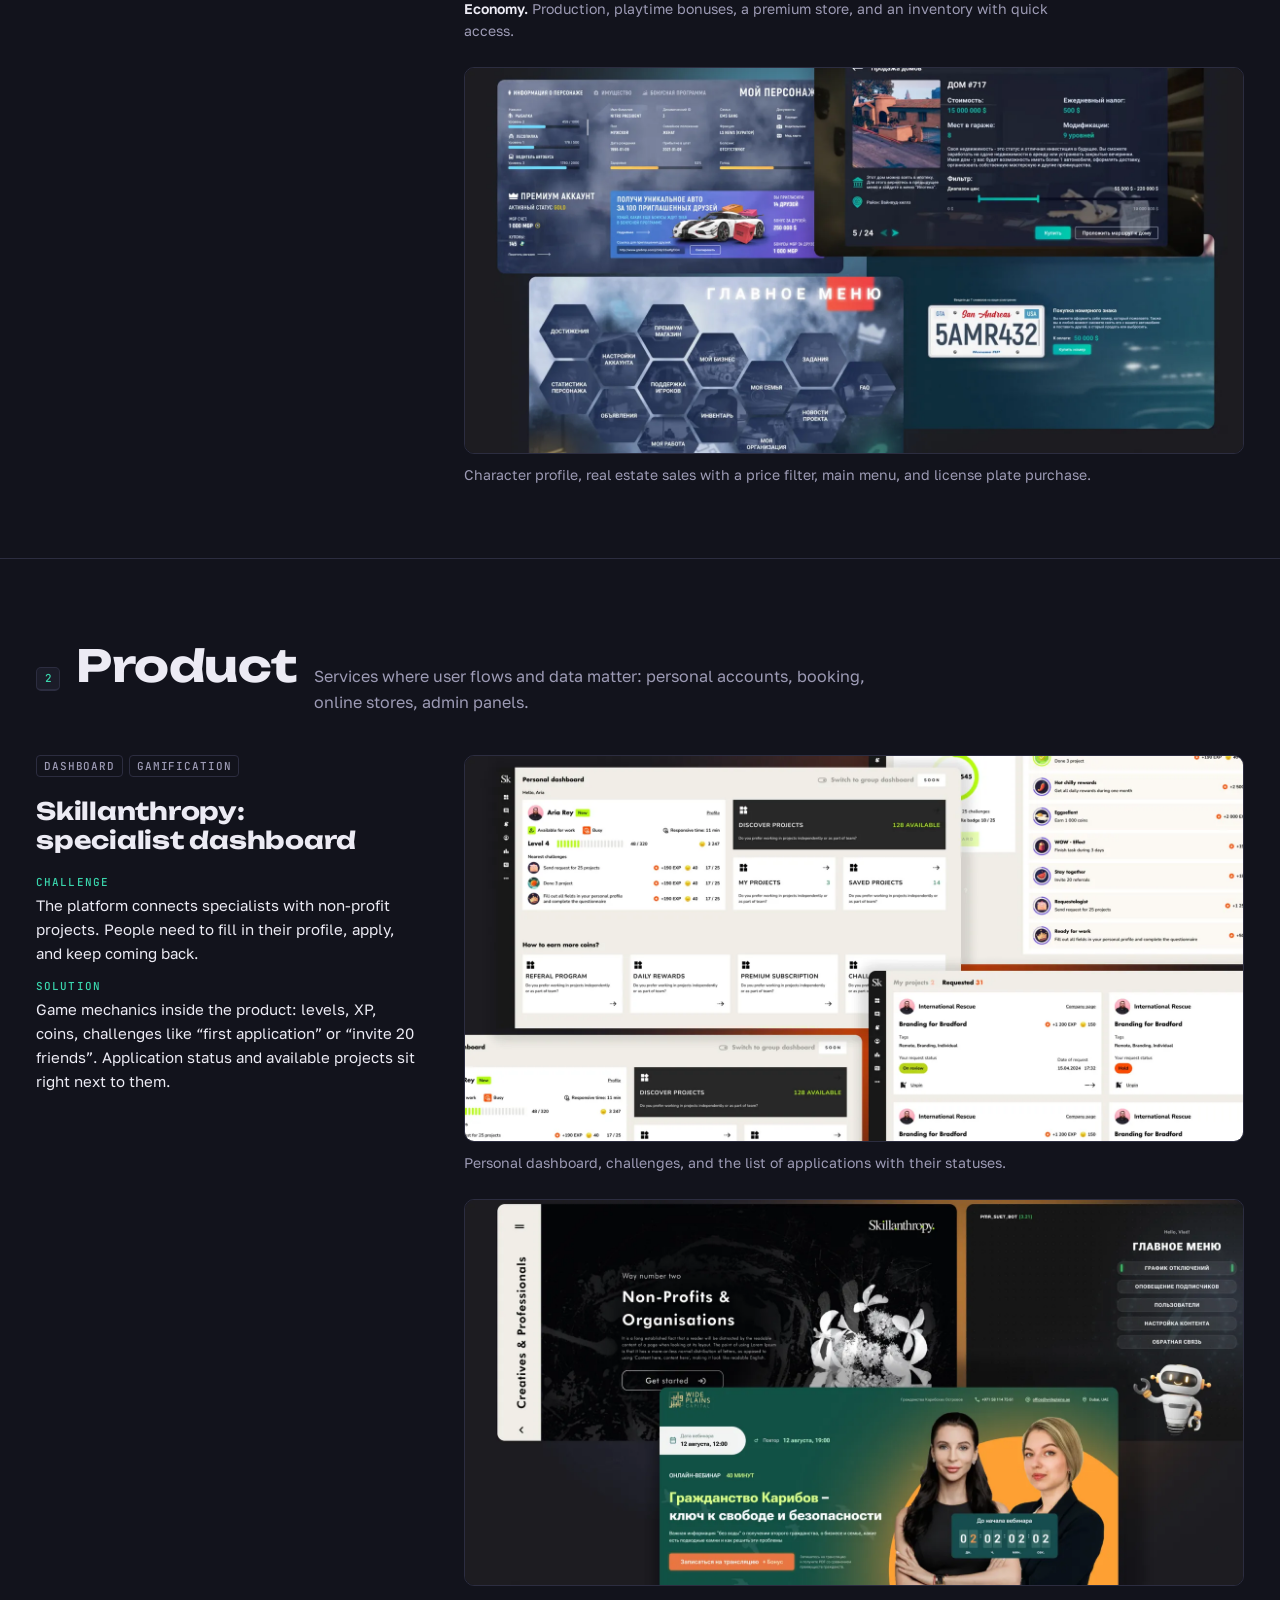
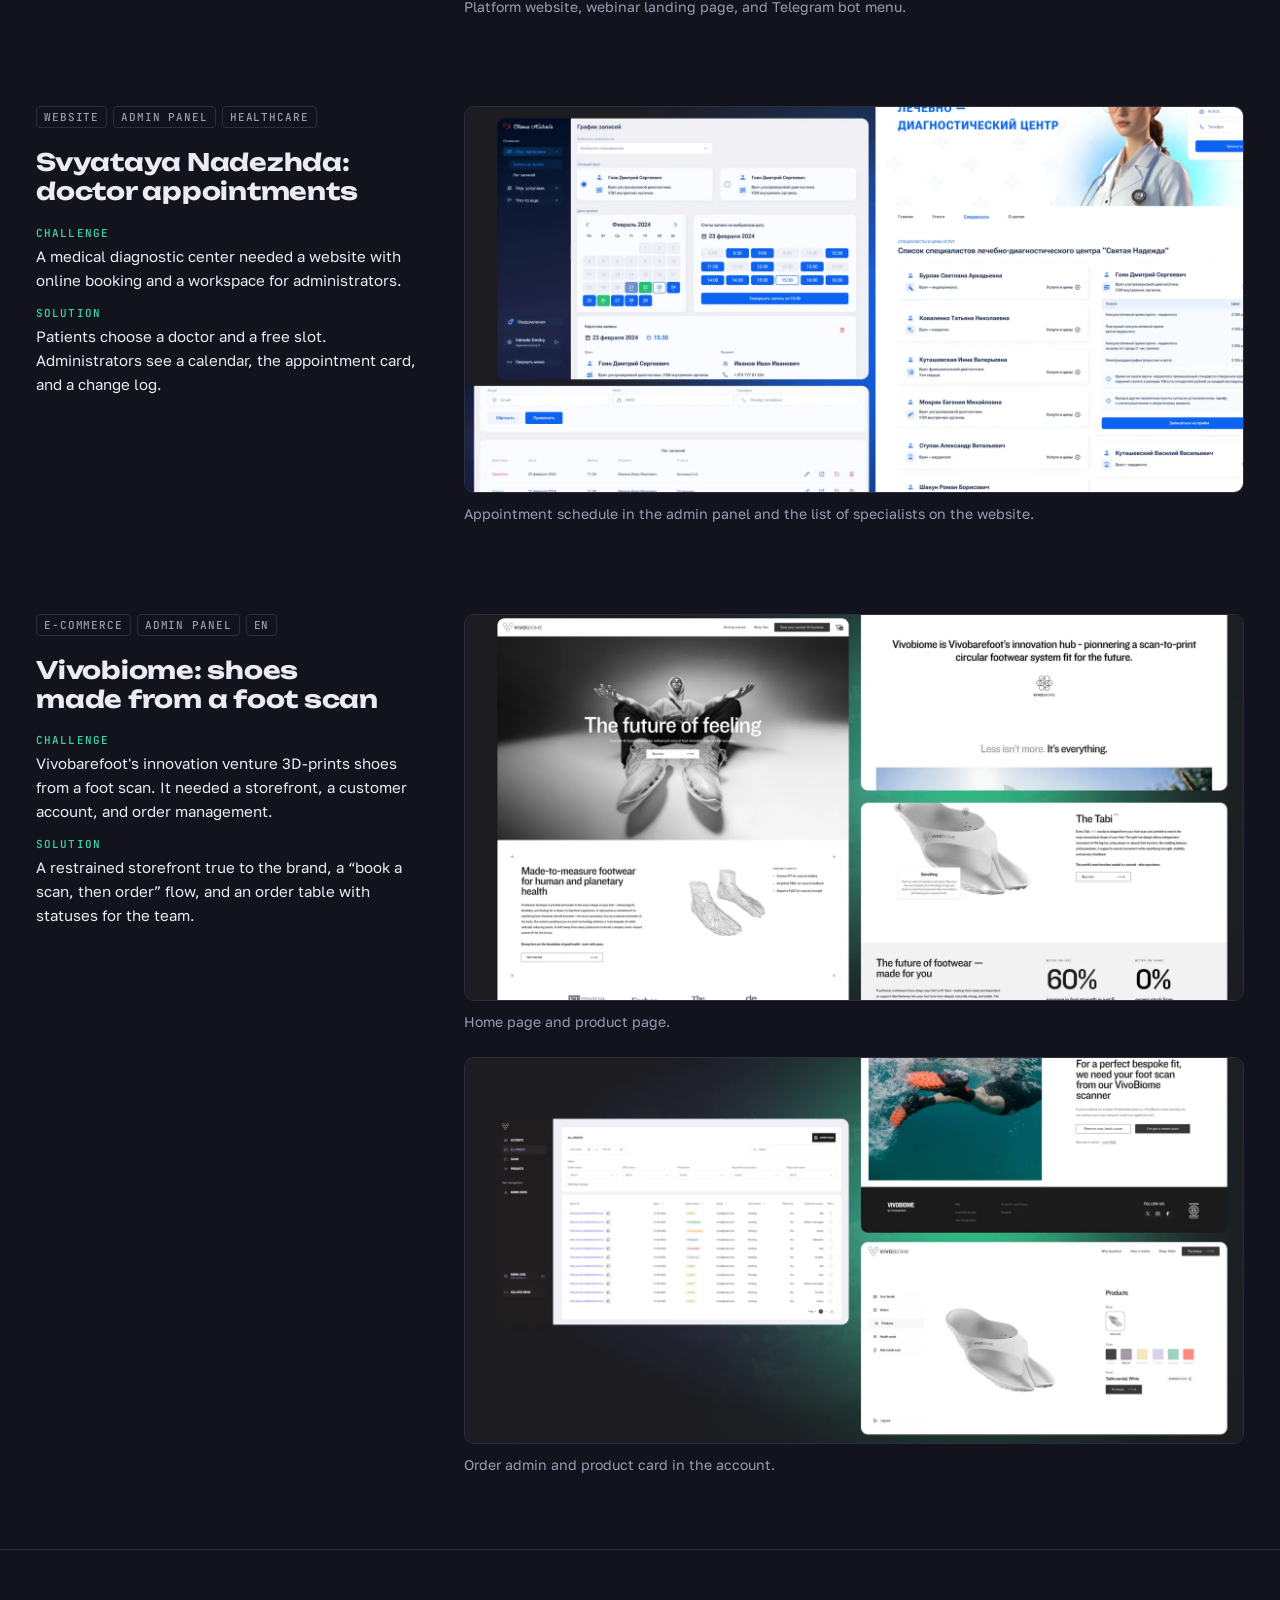
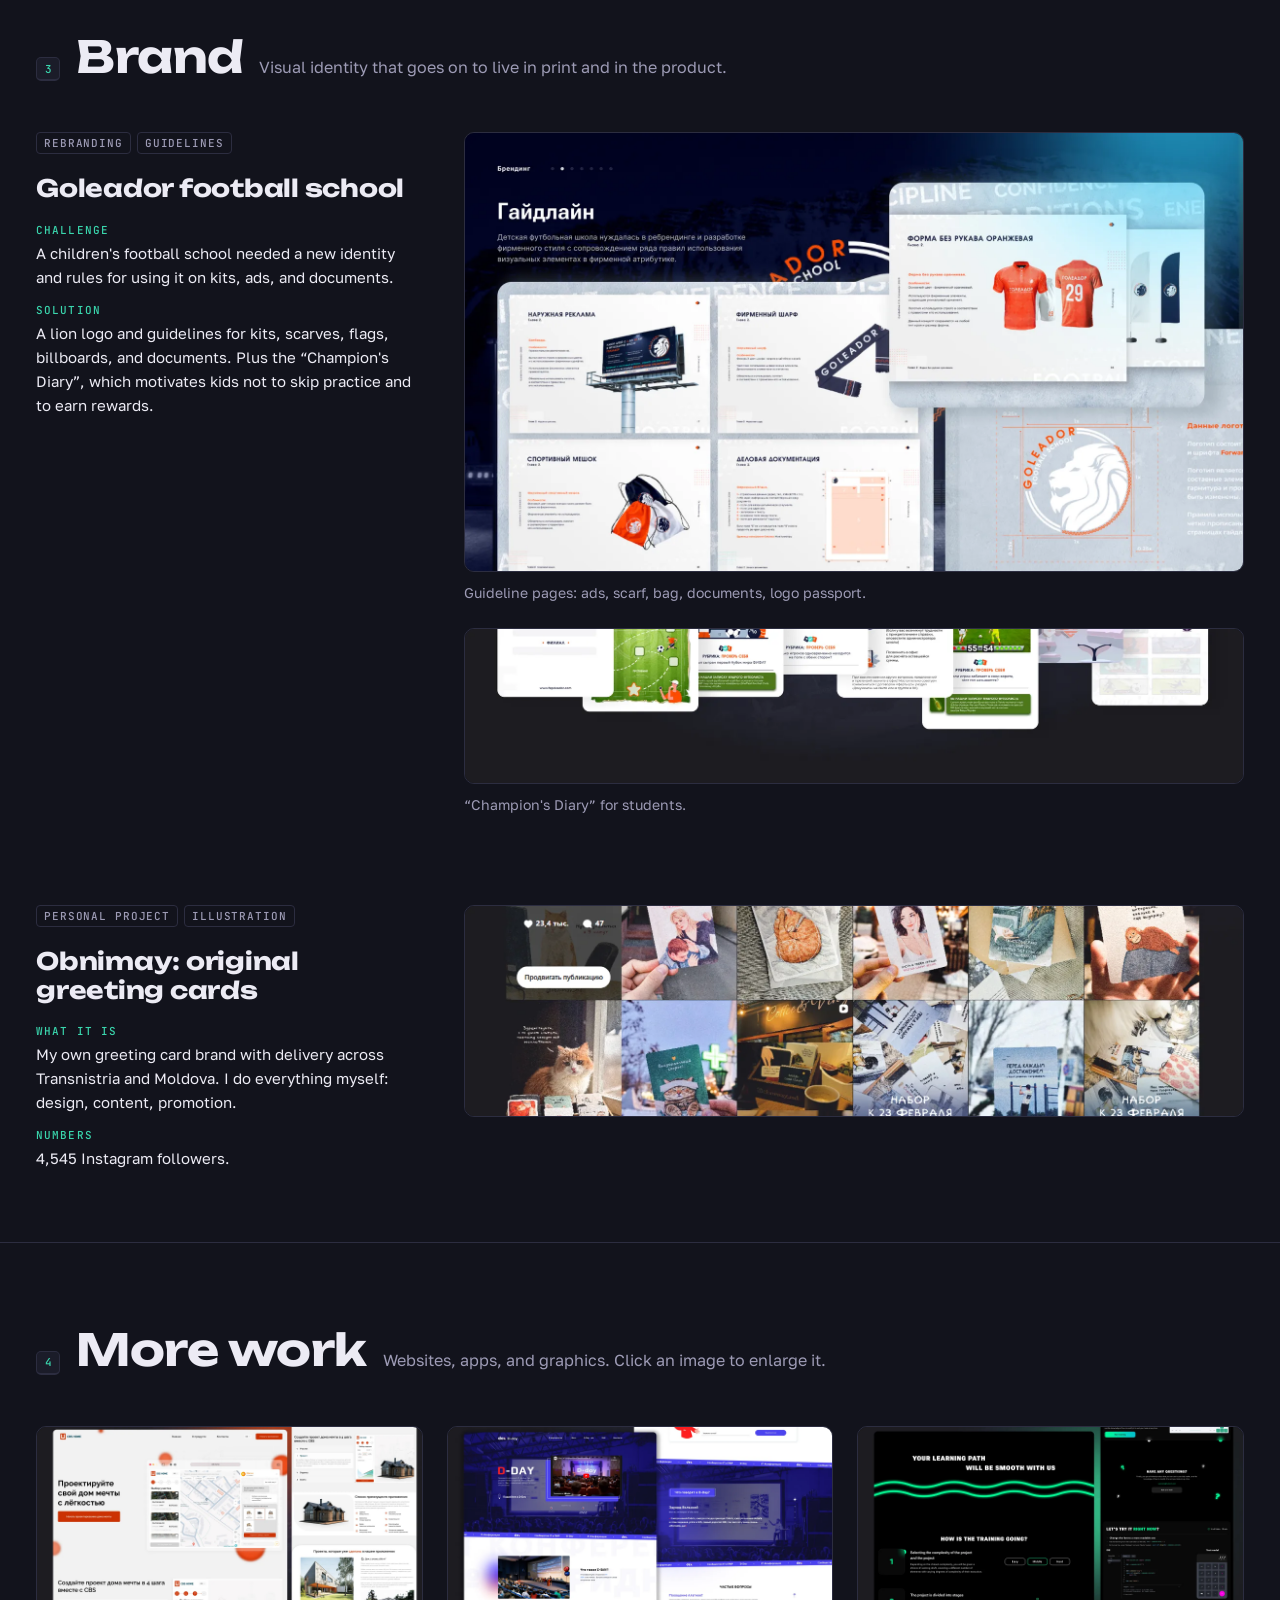
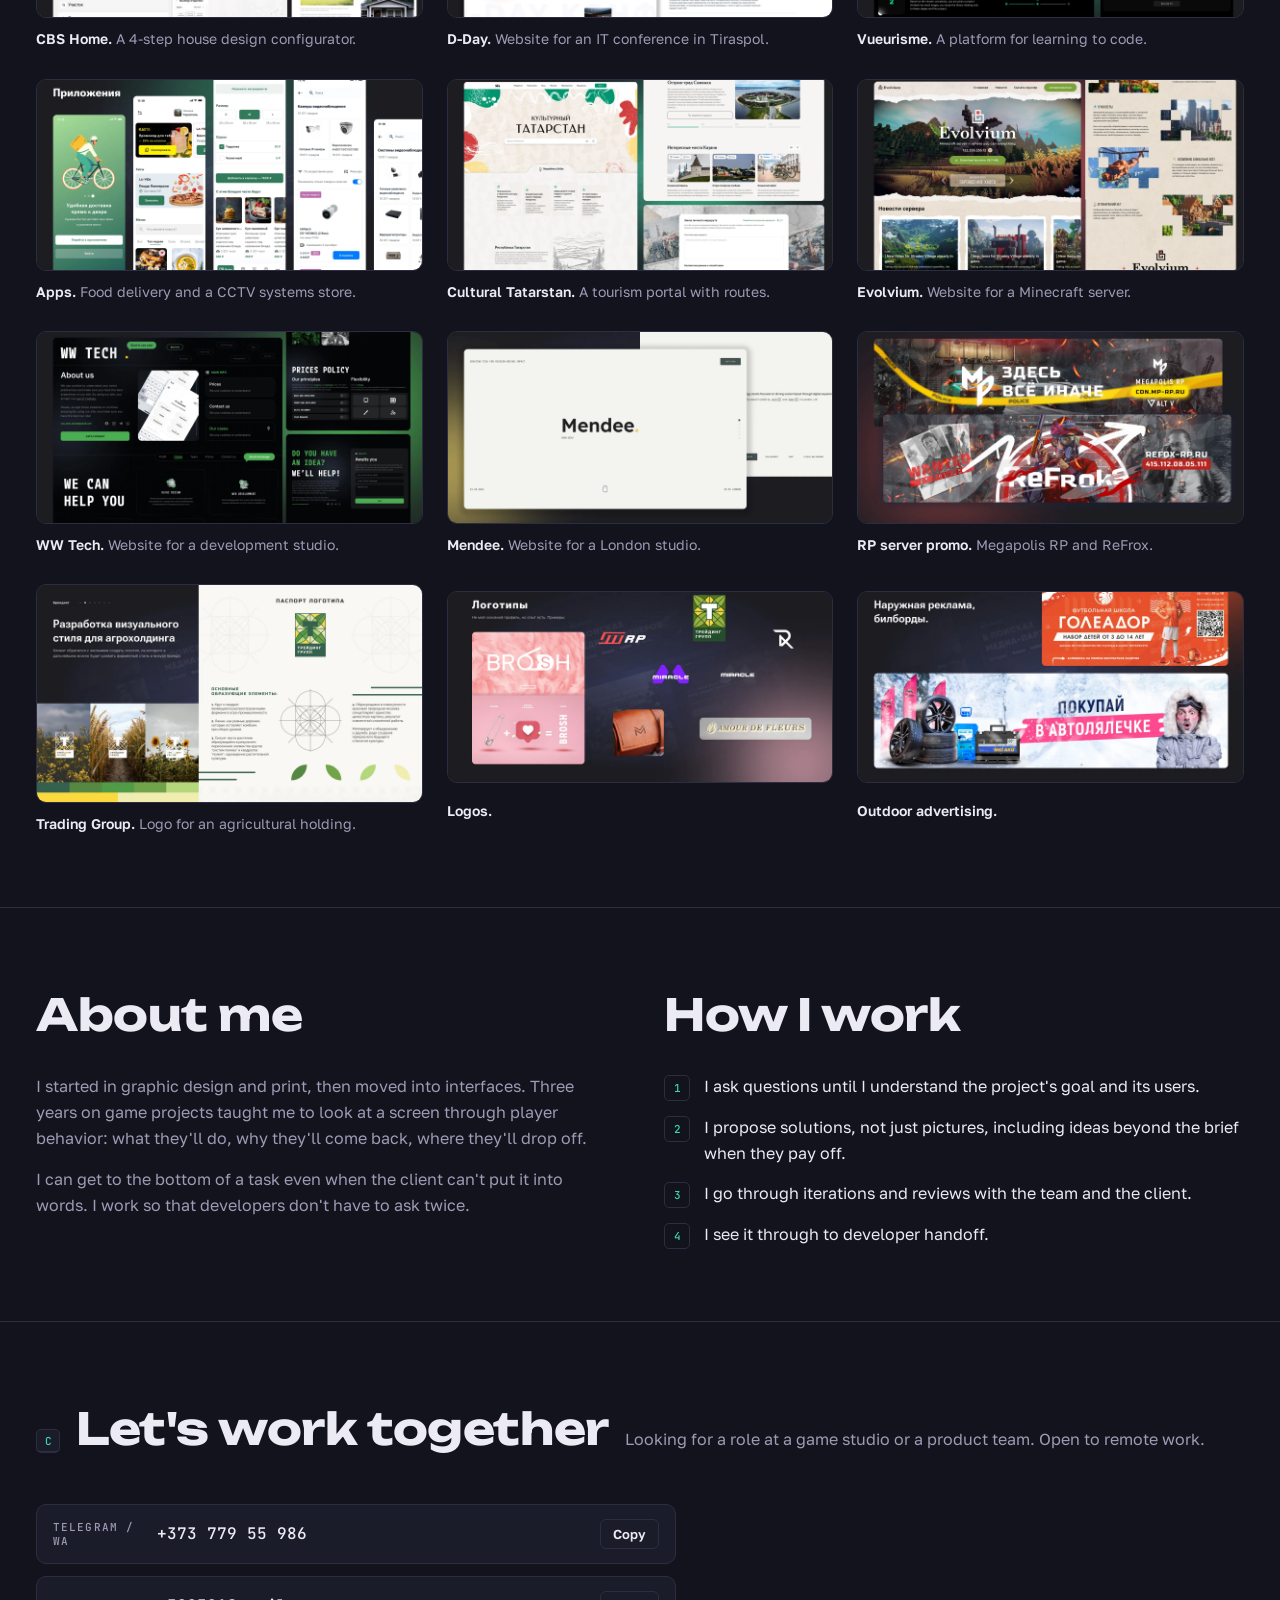
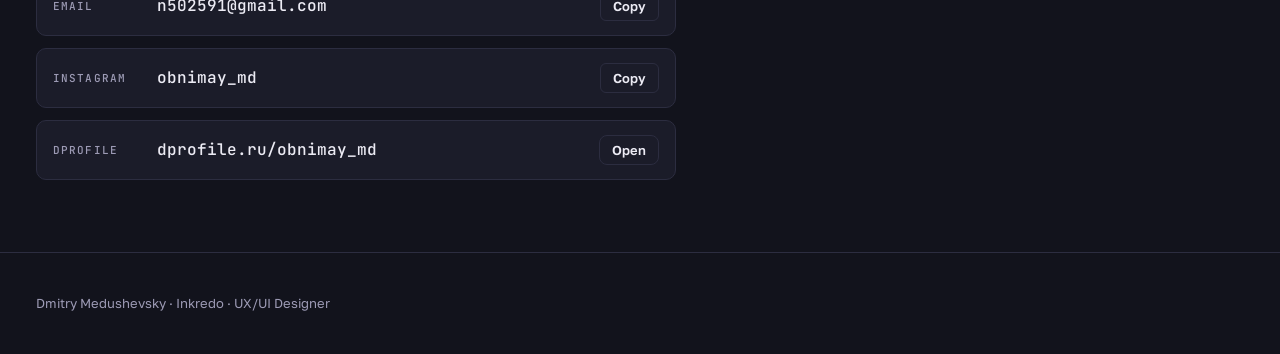
==== commit 6c22580e: "Add PDF export via print stylesheet and Download PDF button Co-Authored-By: Claude Opus 5.5 <noreply" ====
--- a/en/index.html
+++ b/en/index.html
@@ -36,7 +36,9 @@
       <div class="cta">
         <a class="btn primary" href="#games">View case studies</a>
         <a class="btn" href="#contact">Get in touch</a>
-      </div>
+        <button class="btn" type="button" data-pdf>Download PDF</button>
+      </div>
+      <p class="print-contacts">+373 779 55 986 (Telegram / WA) · n502591@gmail.com · dmitry-cv.github.io/en/</p>
       <div class="facts">
         <div><strong>9 years</strong><span>in design</span></div>
         <div><strong>≈3 years</strong><span>of game UI for GTA 5 RP</span></div>
--- a/css/style.css
+++ b/css/style.css
@@ -108,3 +108,38 @@
 dialog::backdrop{background:rgba(8,8,14,.9)}
 dialog img{max-height:90vh;width:auto;border-radius:8px}
 dialog button{position:fixed;top:calc(12px + env(safe-area-inset-top,0px));right:calc(12px + env(safe-area-inset-right,0px));font:600 14px var(--f-body);background:var(--panel);color:var(--text);border:1px solid var(--line);border-radius:6px;padding:8px 12px;cursor:pointer}
+
+/* print / PDF: light paper, one column, no chrome; contacts move up under the hero */
+.print-contacts{display:none}
+@media print{
+  @page{size:A4;margin:14mm 12mm}
+  :root{--ink:#fff;--panel:#f3f2f8;--line:#d9d8e3;--text:#14141c;--muted:#55546a;--violet:#5b48e0;--hud:#1f8f72;color-scheme:light}
+  body{font-size:11pt;line-height:1.45;-webkit-print-color-adjust:exact;print-color-adjust:exact}
+  body::before,.bar,.cta,dialog,footer,.row button,.row .btn,.chapter-head kbd,#contact .chapter-head p{display:none!important}
+  .wrap{max-width:none;padding:0}
+  .print-contacts{display:block;margin-top:14px;font:500 10pt var(--f-mono);color:var(--text)}
+  .hero .wrap{grid-template-columns:minmax(0,1fr) auto;padding-block:0 18px;gap:24px;align-items:start}
+  .hero h1{font-size:28pt}
+  .lead{font-size:12pt;margin-top:12px}
+  .portrait{width:110px;filter:none;order:0}
+  .facts{margin-top:18px;padding-top:12px}
+  .facts strong{font-size:16pt}
+  section.chapter{padding-block:18px}
+  .chapter-head{margin-bottom:16px}
+  .chapter-head h2{font-size:18pt}
+  .case{grid-template-columns:1fr;gap:12px}
+  .case + .case{margin-top:28px}
+  .case-text{position:static;gap:10px;break-inside:avoid}
+  .case-text h3{font-size:14pt}
+  dd{font-size:10.5pt}
+  .screens{gap:14px}
+  .pair,.grid{grid-template-columns:1fr 1fr;gap:14px}
+  .grid{grid-template-columns:repeat(3,1fr)}
+  figure{break-inside:avoid;gap:6px}
+  figcaption{font-size:9.5pt}
+  .shot img{border-radius:6px}
+  .about{grid-template-columns:1fr 1fr;gap:24px}
+  .about,.contact{break-inside:avoid}
+  .row{padding:6px 10px;background:none}
+  .row code{font-size:10.5pt}
+}
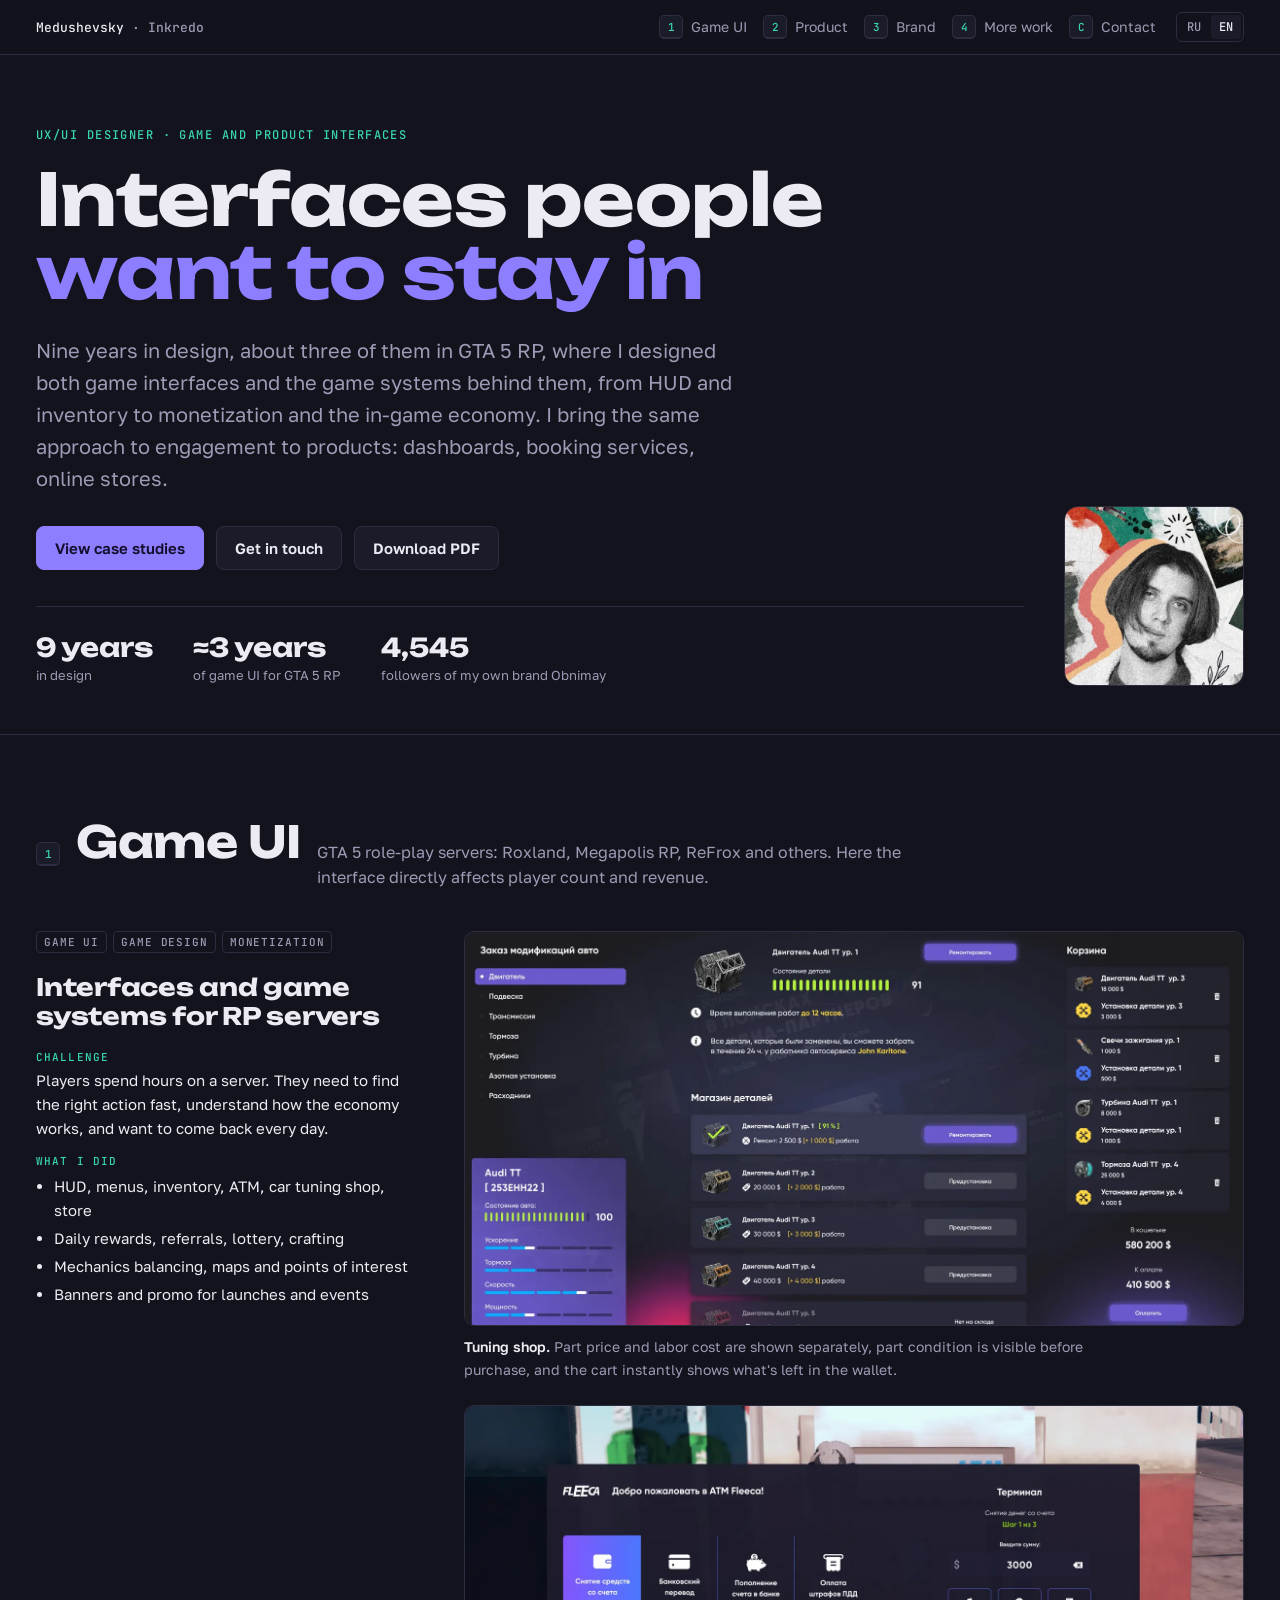
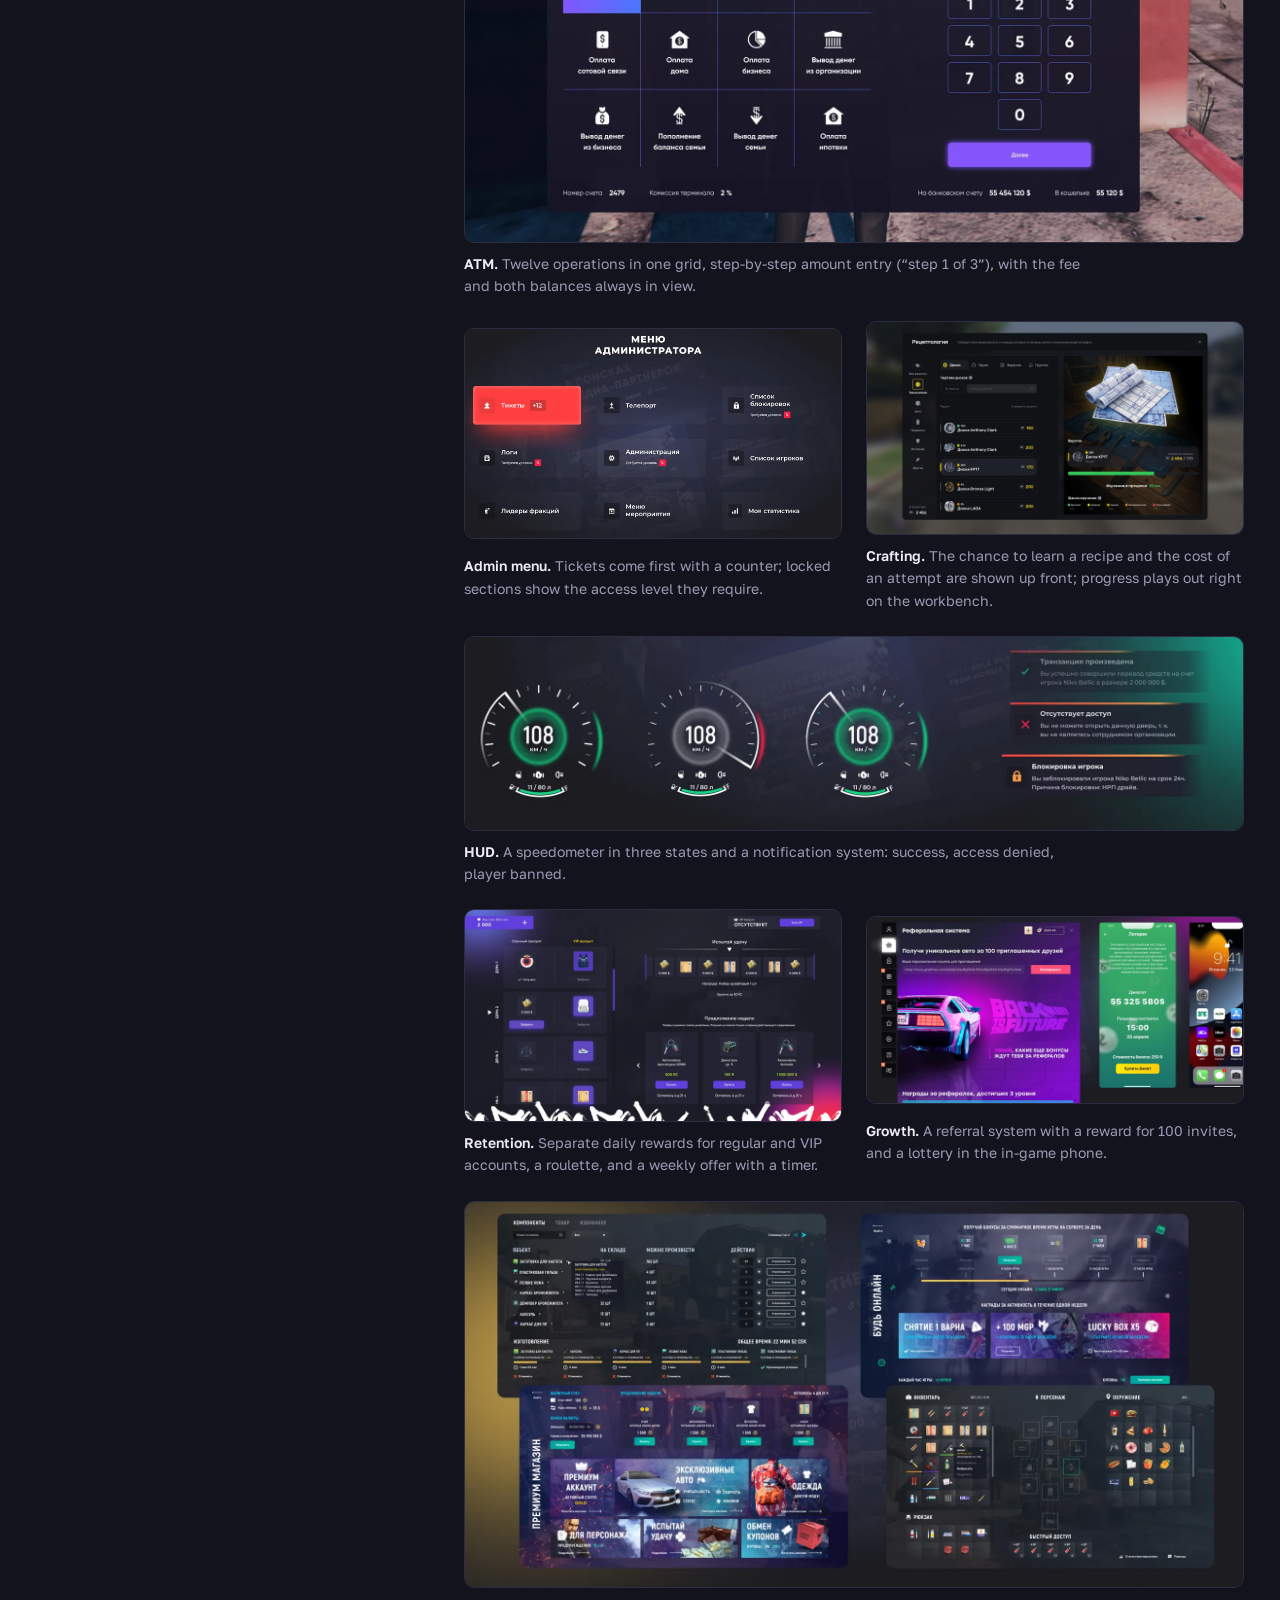
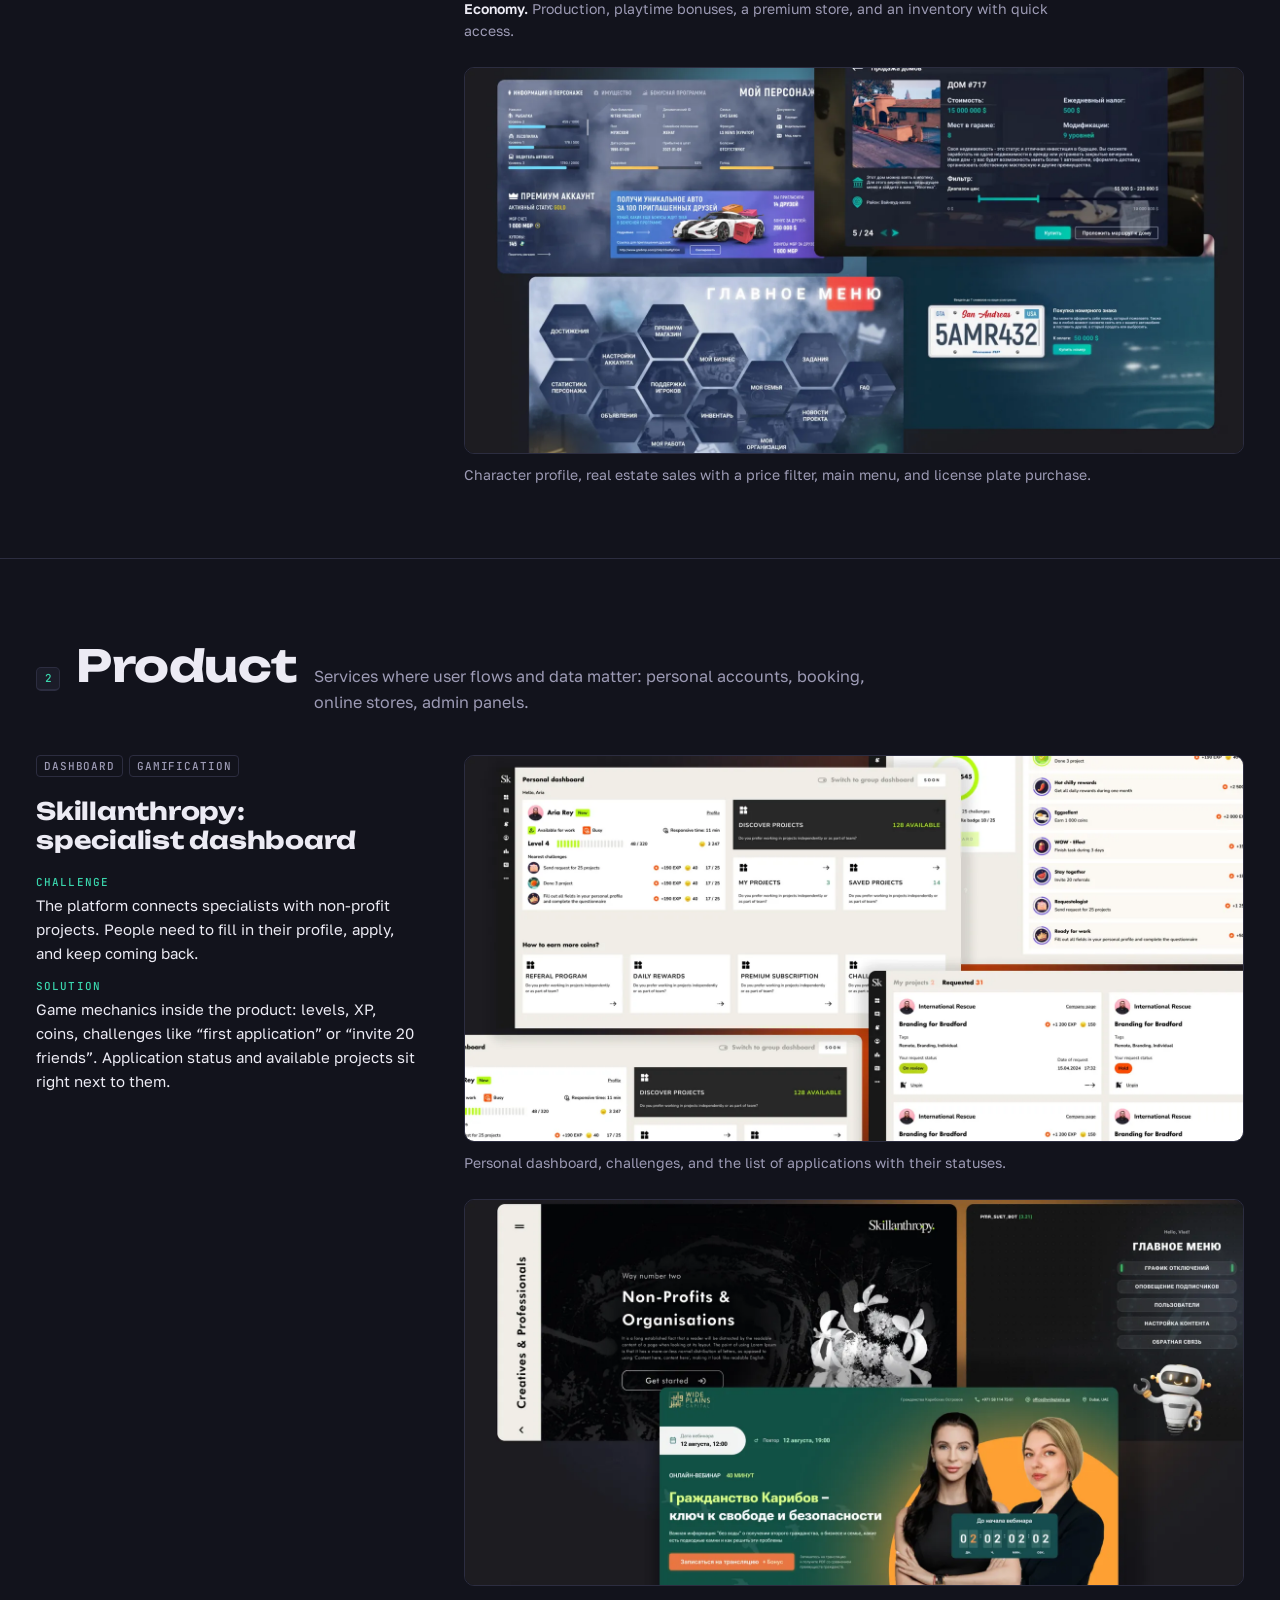
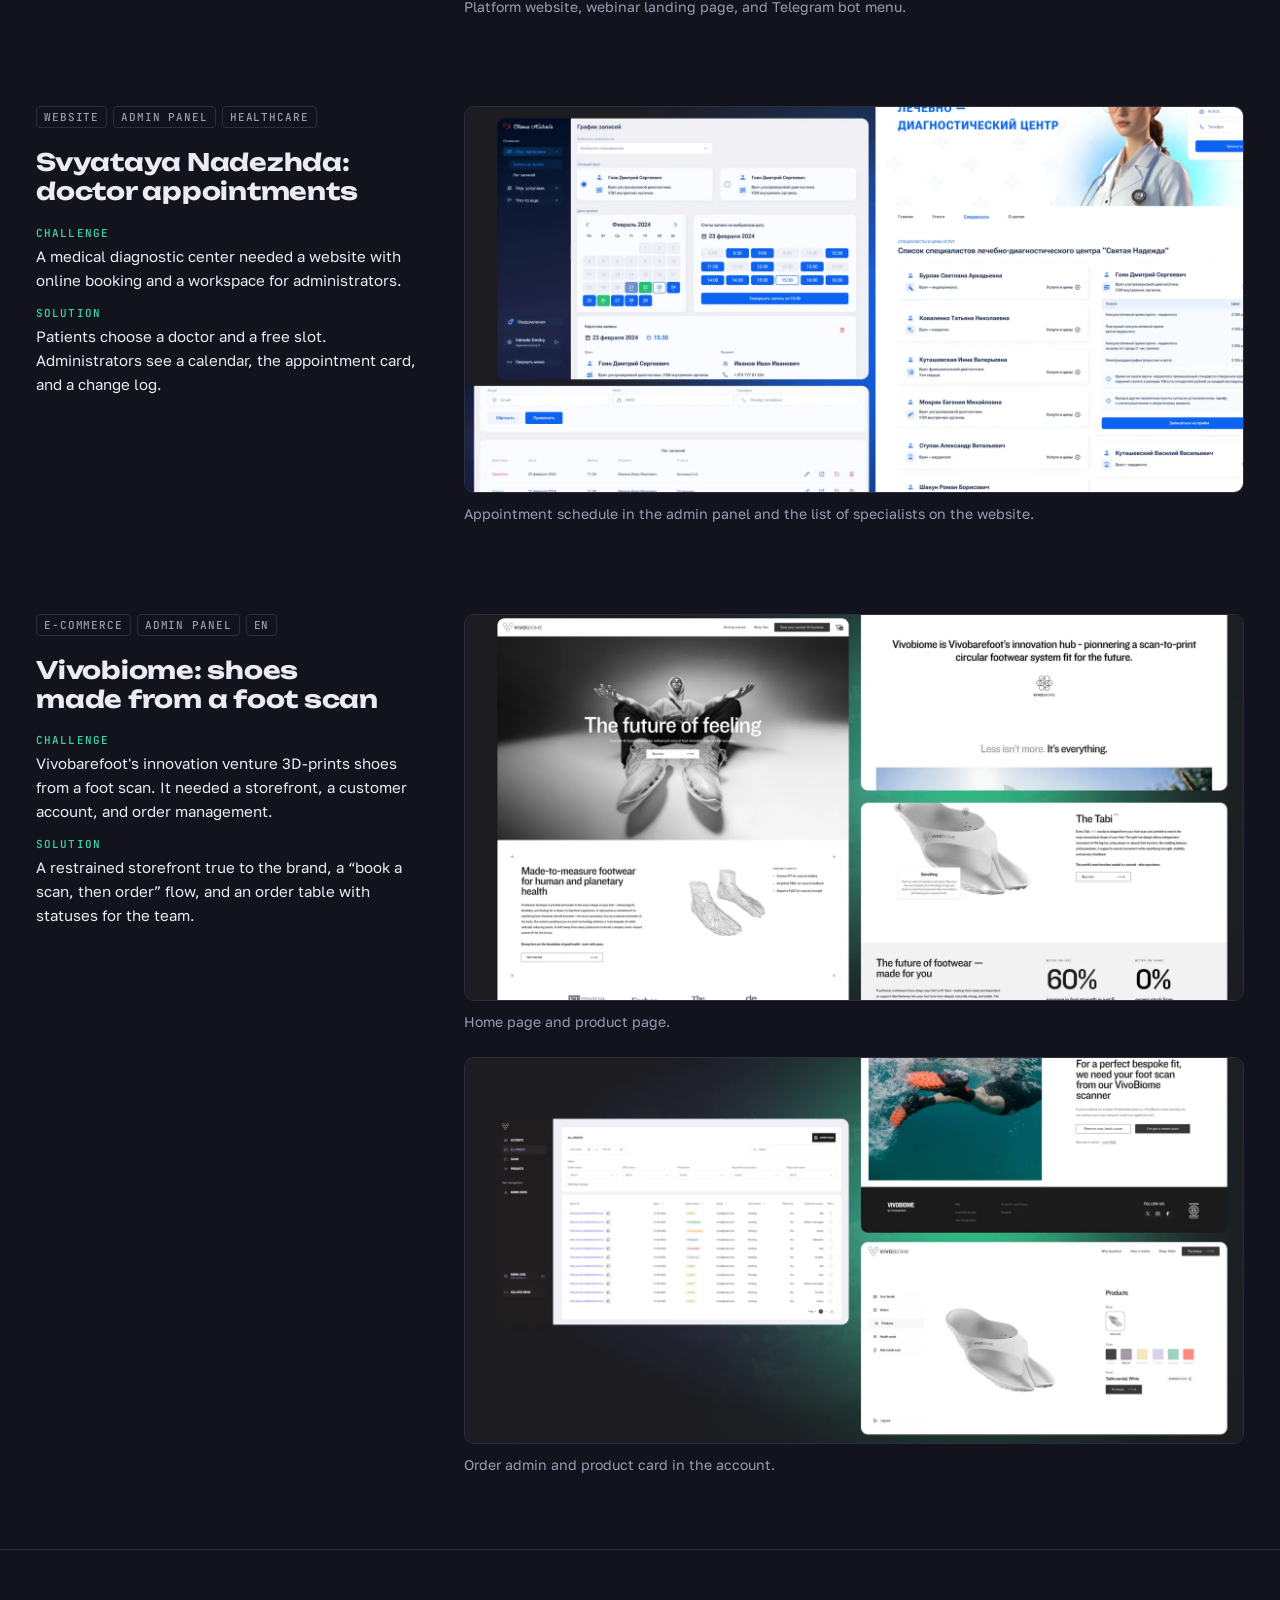
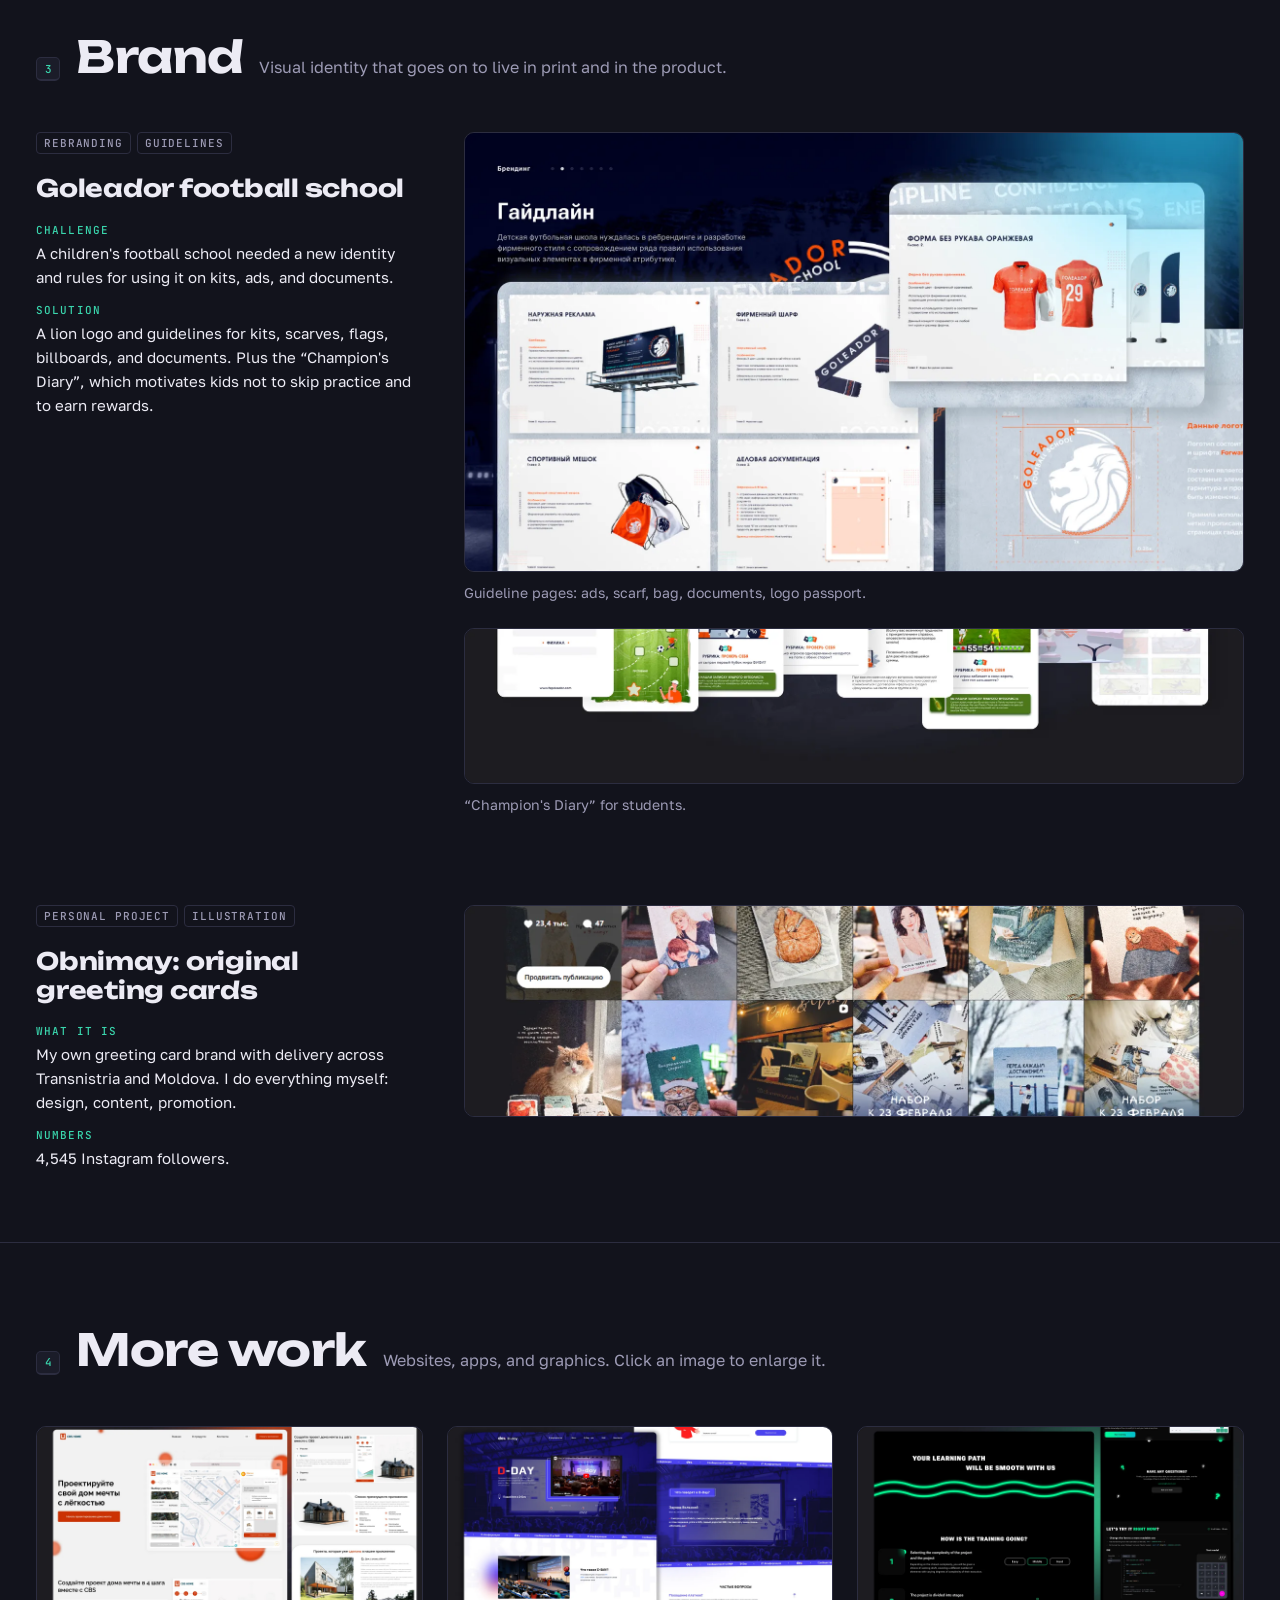
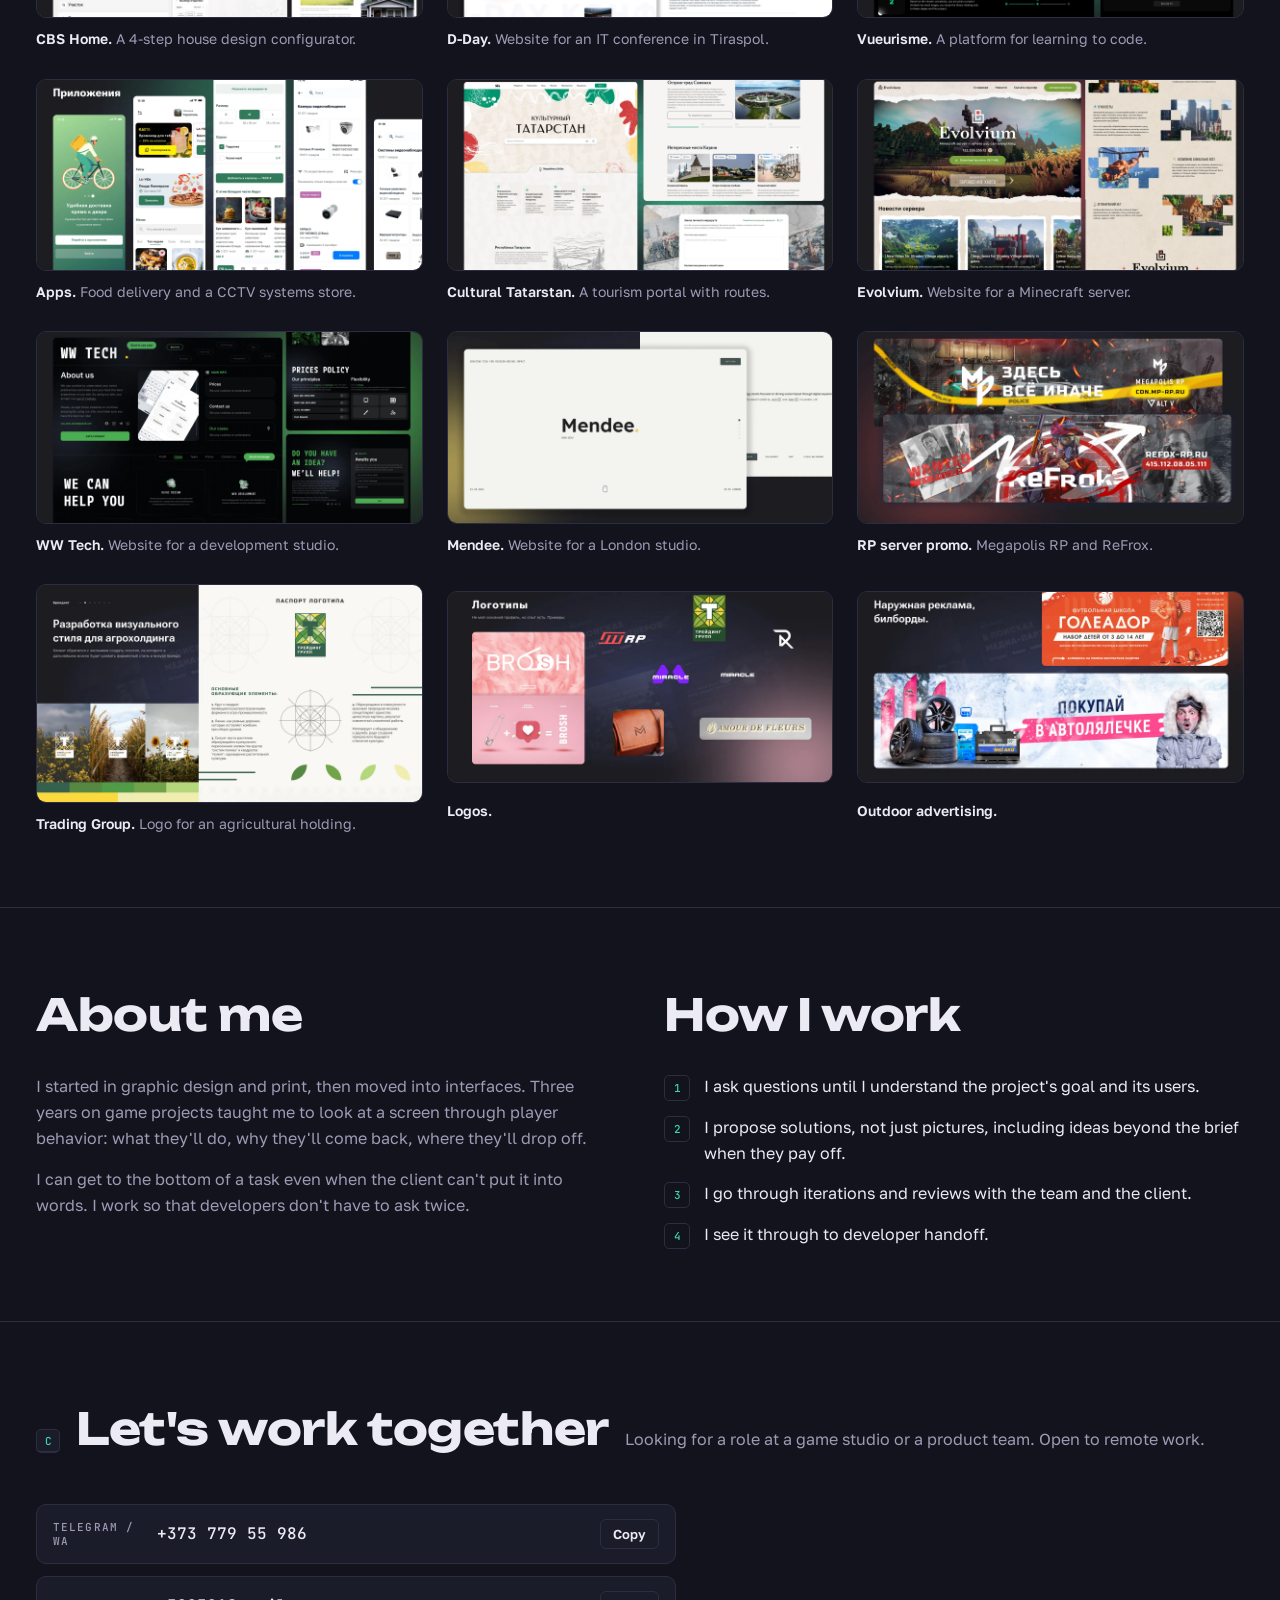
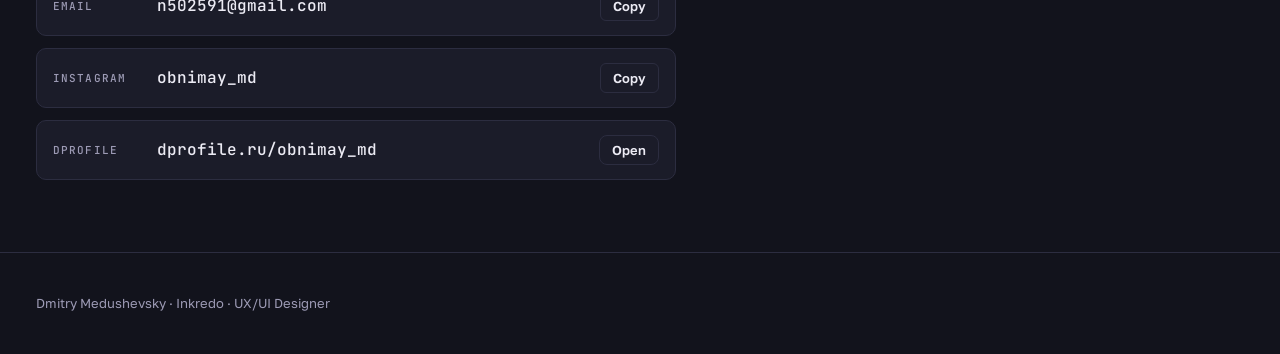
==== commit 9864d8e4: "Download PDF buttons serve a real PDF file built in CI The buttons opened the print dialog; they now" ====
--- a/en/index.html
+++ b/en/index.html
@@ -36,7 +36,7 @@
       <div class="cta">
         <a class="btn primary" href="#games">View case studies</a>
         <a class="btn" href="#contact">Get in touch</a>
-        <button class="btn" type="button" data-pdf>Download PDF</button>
+        <a class="btn" href="../pdf/Medushevsky-portfolio-en.pdf" download>Download PDF</a>
       </div>
       <p class="print-contacts">+373 779 55 986 (Telegram / WA) · n502591@gmail.com · dmitry-cv.github.io/en/</p>
       <div class="facts">
